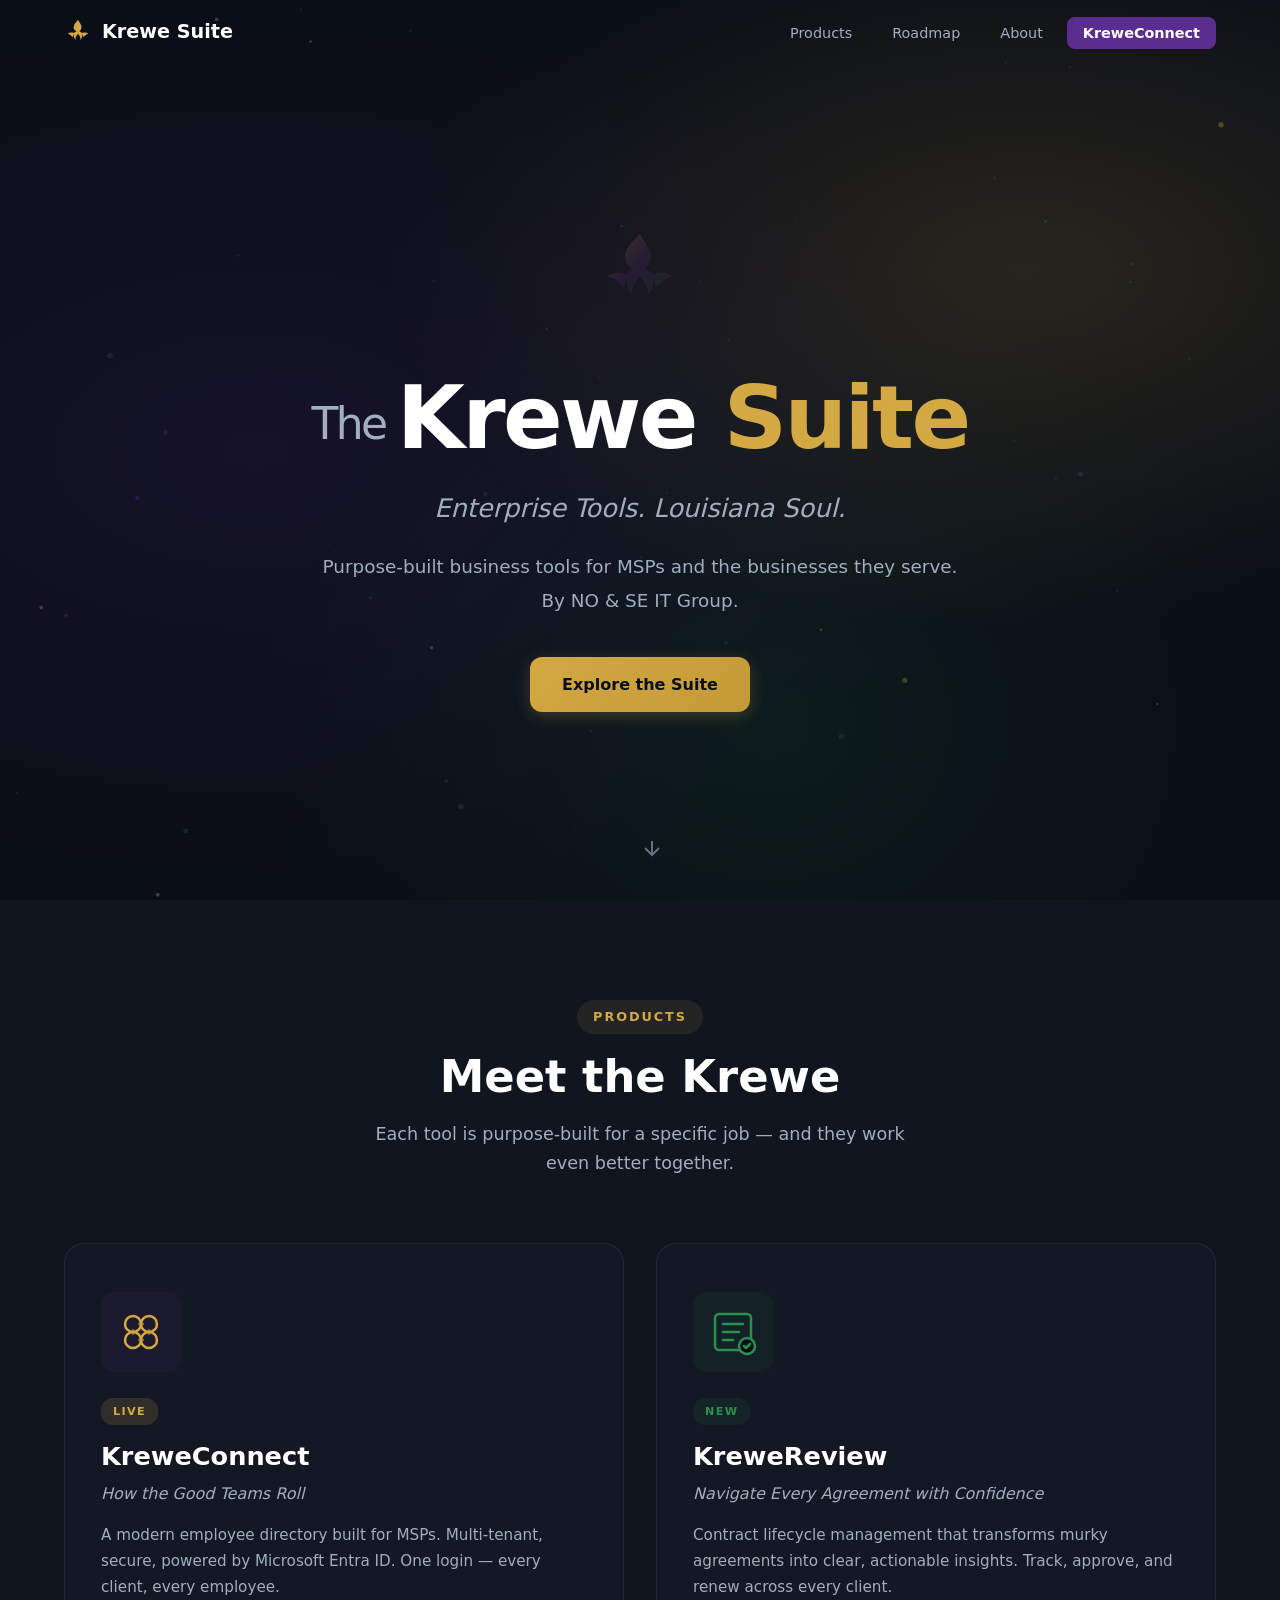
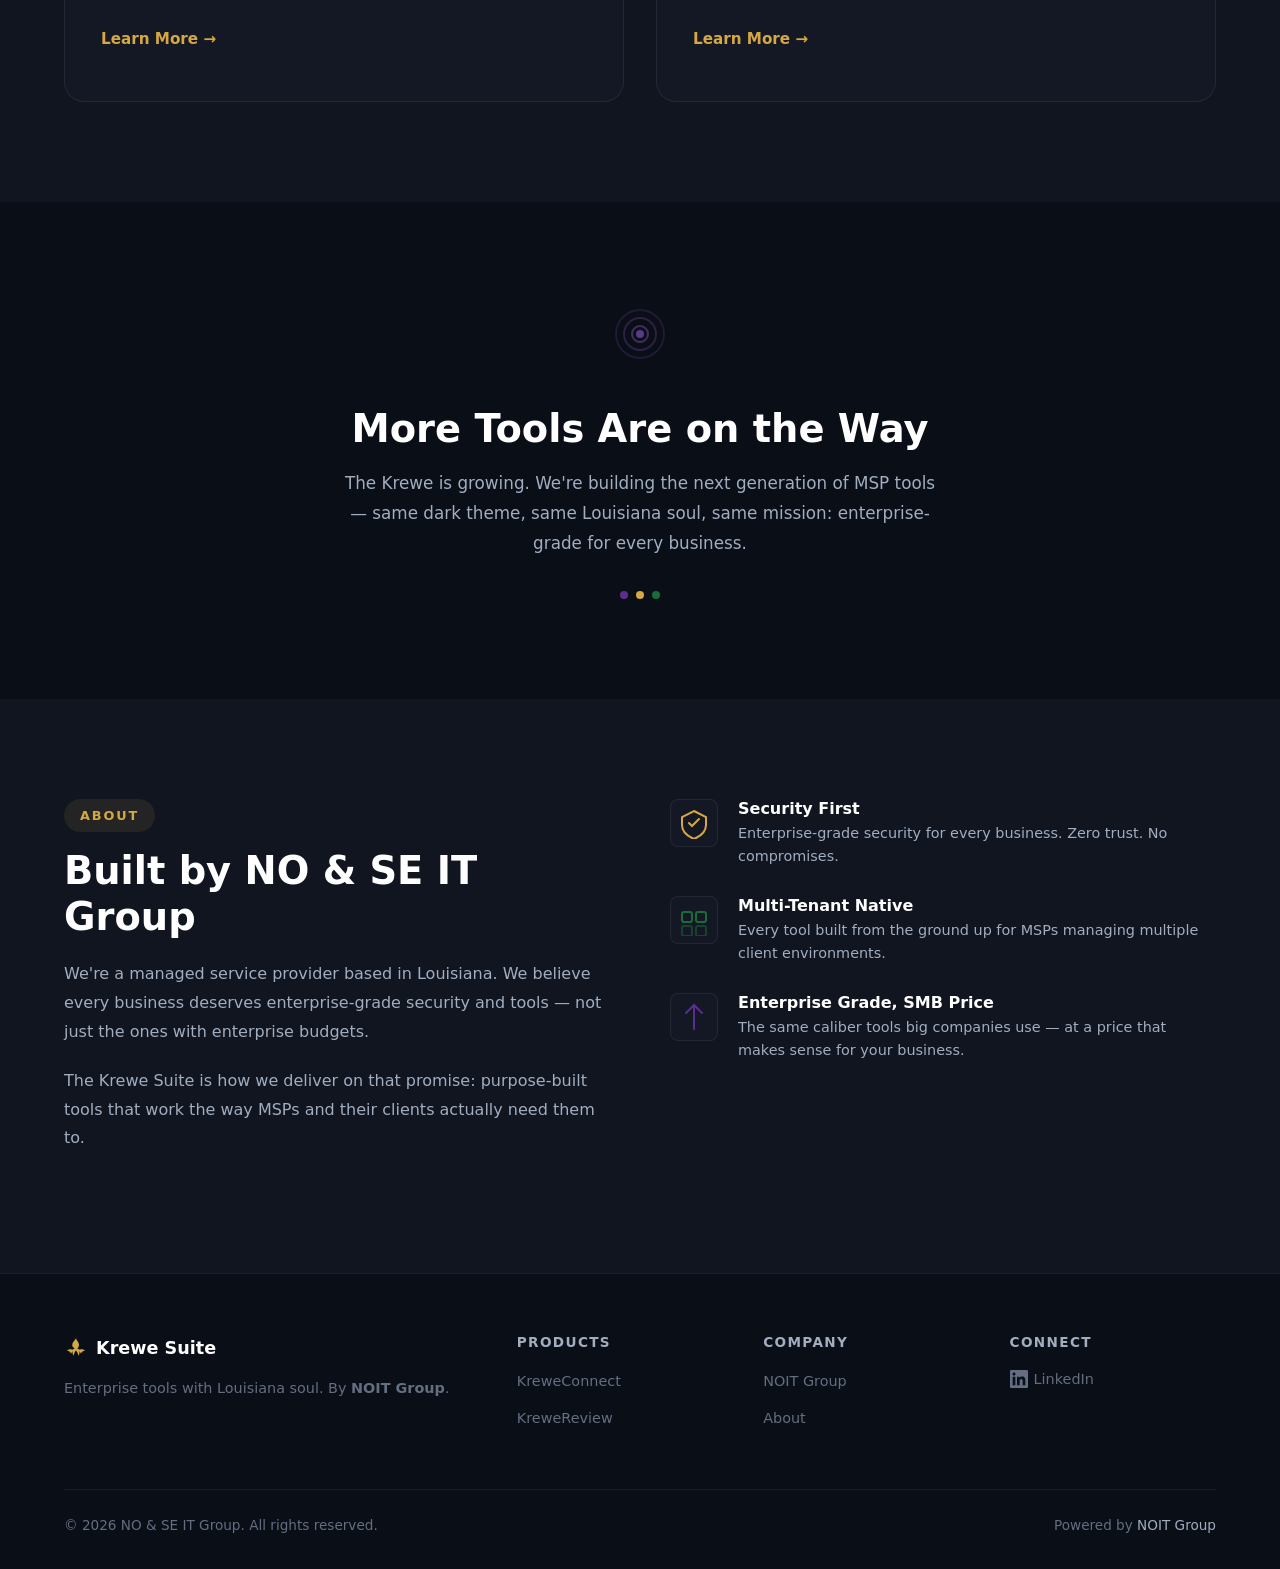
==== index.html @ f6fefcc1 "Initial Krewe Suite: KreweConnect + KreweReview landing pages + suite overview - KreweConnect landin" ====
<!DOCTYPE html>
<html lang="en">
<head>
    <meta charset="UTF-8">
    <meta name="viewport" content="width=device-width, initial-scale=1.0">
    <title>The Krewe Suite — Enterprise Tools. Louisiana Soul. | NOIT Group</title>
    <meta name="description" content="Purpose-built business tools for MSPs and the businesses they serve. KreweConnect, KreweReview, and more. By NO & SE IT Group.">
    <meta name="theme-color" content="#0A0E17">
    <meta property="og:title" content="The Krewe Suite — Enterprise Tools. Louisiana Soul.">
    <meta property="og:description" content="Purpose-built business tools for MSPs and the businesses they serve. By NO & SE IT Group.">
    <meta property="og:type" content="website">
    <meta property="og:url" content="https://krewesuite.noitgroup.com">
    <link rel="stylesheet" href="css/styles.css">
</head>
<body>
    <!-- Navigation -->
    <nav class="nav" id="nav">
        <div class="nav-container">
            <a href="#hero" class="nav-logo">
                <svg class="nav-fleur" viewBox="0 0 32 32" width="28" height="28" aria-hidden="true">
                    <path d="M16 2c1.5 3 4 5.5 4 8.5 0 2-1 3.5-2.5 4.5l3.5 2c2.5-1 5-0.5 7 1-2.5 0.5-4.5 2-5.5 4l-2-3.5c0.5 2 0 4.5-1.5 6.5 0-3-1.5-5.5-3-7-1.5 1.5-3 4-3 7-1.5-2-2-4.5-1.5-6.5l-2 3.5c-1-2-3-3.5-5.5-4 2-1.5 4.5-2 7-1l3.5-2C12 14 11 12.5 11 10.5 11 7.5 13.5 5 16 2z" fill="currentColor"/>
                </svg>
                <span>Krewe Suite</span>
            </a>
            <button class="nav-toggle" id="navToggle" aria-label="Toggle navigation" aria-expanded="false">
                <span></span><span></span><span></span>
            </button>
            <ul class="nav-links" id="navLinks">
                <li><a href="#products">Products</a></li>
                <li><a href="#coming-soon">Roadmap</a></li>
                <li><a href="#about">About</a></li>
                <li><a href="/kreweconnect/" class="nav-cta">KreweConnect</a></li>
            </ul>
        </div>
    </nav>

    <!-- Hero Section -->
    <section class="hero" id="hero">
        <canvas class="hero-canvas" id="heroCanvas" aria-hidden="true"></canvas>
        <div class="hero-gradient" aria-hidden="true"></div>
        <div class="container hero-content">
            <div class="hero-fleur" aria-hidden="true">
                <svg viewBox="0 0 120 140" width="90" height="105">
                    <path d="M60 8c5 10 15 19 15 30 0 7-3.5 12.5-9 16l12.5 7c9-3.5 18-1.5 25 3.5-9 2-16.5 7-20 14.5l-7-12.5c2 7.5 0 16-5.5 23 0-11-5.5-20-11-25-5.5 5-11 14-11 25-5.5-7-7.5-15.5-5.5-23l-7 12.5c-3.5-7.5-11-12.5-20-14.5 7-5 16-7 25-3.5L49 54c-5.5-3.5-9-9-9-16C40 27 50 18 60 8z" fill="url(#fleurGradSuite)" opacity="0.2"/>
                    <defs>
                        <linearGradient id="fleurGradSuite" x1="0%" y1="0%" x2="100%" y2="100%">
                            <stop offset="0%" stop-color="#D4A843"/>
                            <stop offset="50%" stop-color="#5B2D8E"/>
                            <stop offset="100%" stop-color="#1B6B3A"/>
                        </linearGradient>
                    </defs>
                </svg>
            </div>
            <h1 class="hero-title animate-in">
                <span class="hero-title-the">The </span><span class="hero-title-krewe">Krewe</span> <span class="hero-title-suite">Suite</span>
            </h1>
            <p class="hero-tagline animate-in delay-1">Enterprise Tools. Louisiana Soul.</p>
            <p class="hero-statement animate-in delay-2">Purpose-built business tools for MSPs and the businesses they serve.<br>By NO &amp; SE IT Group.</p>
            <a href="#products" class="btn btn-primary hero-cta animate-in delay-3">Explore the Suite</a>
        </div>
        <div class="hero-scroll-hint animate-in delay-3" aria-hidden="true">
            <svg width="24" height="24" viewBox="0 0 24 24" fill="none" stroke="currentColor" stroke-width="2">
                <path d="M12 5v14M5 12l7 7 7-7"/>
            </svg>
        </div>
    </section>

    <!-- Products Section -->
    <section class="section products" id="products">
        <div class="container">
            <div class="section-header reveal">
                <span class="section-label">Products</span>
                <h2>Meet the Krewe</h2>
                <p class="section-subtitle">Each tool is purpose-built for a specific job — and they work even better together.</p>
            </div>
            <div class="products-grid">
                <a href="/kreweconnect/" class="product-card product-card--connect reveal">
                    <div class="product-icon">
                        <svg viewBox="0 0 56 56" width="56" height="56" fill="none" stroke="currentColor" stroke-width="2.5" stroke-linecap="round" stroke-linejoin="round">
                            <circle cx="20" cy="20" r="8"/>
                            <circle cx="36" cy="20" r="8"/>
                            <circle cx="20" cy="36" r="8"/>
                            <circle cx="36" cy="36" r="8"/>
                            <line x1="26" y1="20" x2="30" y2="20" opacity="0.5"/>
                            <line x1="20" y1="26" x2="20" y2="30" opacity="0.5"/>
                            <line x1="36" y1="26" x2="36" y2="30" opacity="0.5"/>
                            <line x1="26" y1="36" x2="30" y2="36" opacity="0.5"/>
                        </svg>
                    </div>
                    <div class="product-badge product-badge--live">Live</div>
                    <h3>KreweConnect</h3>
                    <p class="product-tagline">How the Good Teams Roll</p>
                    <p class="product-desc">A modern employee directory built for MSPs. Multi-tenant, secure, powered by Microsoft Entra ID. One login — every client, every employee.</p>
                    <span class="product-link">Learn More →</span>
                </a>
                <a href="/krewereview/" class="product-card product-card--review reveal">
                    <div class="product-icon">
                        <svg viewBox="0 0 56 56" width="56" height="56" fill="none" stroke="currentColor" stroke-width="2.5" stroke-linecap="round" stroke-linejoin="round">
                            <path d="M14 10h28a4 4 0 014 4v28a4 4 0 01-4 4H14a4 4 0 01-4-4V14a4 4 0 014-4z"/>
                            <path d="M18 20h20M18 28h16M18 36h10"/>
                            <circle cx="42" cy="42" r="8" fill="#0A0E17" stroke="currentColor"/>
                            <path d="M39 42l2 2 4-4"/>
                        </svg>
                    </div>
                    <div class="product-badge product-badge--new">New</div>
                    <h3>KreweReview</h3>
                    <p class="product-tagline">Navigate Every Agreement with Confidence</p>
                    <p class="product-desc">Contract lifecycle management that transforms murky agreements into clear, actionable insights. Track, approve, and renew across every client.</p>
                    <span class="product-link">Learn More →</span>
                </a>
            </div>
        </div>
    </section>

    <!-- Coming Soon Section -->
    <section class="section coming-soon" id="coming-soon">
        <div class="container">
            <div class="coming-soon-content reveal">
                <div class="coming-soon-icon" aria-hidden="true">
                    <svg viewBox="0 0 64 64" width="64" height="64" fill="none" stroke="currentColor" stroke-width="2" stroke-linecap="round">
                        <circle cx="32" cy="32" r="24" opacity="0.2"/>
                        <circle cx="32" cy="32" r="16" opacity="0.3"/>
                        <circle cx="32" cy="32" r="8" opacity="0.5"/>
                        <circle cx="32" cy="32" r="3" fill="currentColor" opacity="0.7"/>
                    </svg>
                </div>
                <h2>More Tools Are on the Way</h2>
                <p>The Krewe is growing. We're building the next generation of MSP tools — same dark theme, same Louisiana soul, same mission: enterprise-grade for every business.</p>
                <div class="coming-soon-dots" aria-hidden="true">
                    <span></span><span></span><span></span>
                </div>
            </div>
        </div>
    </section>

    <!-- About Section -->
    <section class="section about" id="about">
        <div class="container">
            <div class="about-grid">
                <div class="about-content reveal">
                    <span class="section-label">About</span>
                    <h2>Built by NO &amp; SE IT Group</h2>
                    <p>We're a managed service provider based in Louisiana. We believe every business deserves enterprise-grade security and tools — not just the ones with enterprise budgets.</p>
                    <p>The Krewe Suite is how we deliver on that promise: purpose-built tools that work the way MSPs and their clients actually need them to.</p>
                </div>
                <div class="about-values reveal">
                    <div class="value-item">
                        <div class="value-icon">
                            <svg viewBox="0 0 32 32" width="32" height="32" fill="none" stroke="#D4A843" stroke-width="2" stroke-linecap="round">
                                <path d="M16 4l12 6v8c0 6-5 11-12 14C9 29 4 24 4 18v-8l12-6z"/>
                                <path d="M11 16l3 3 7-7"/>
                            </svg>
                        </div>
                        <div>
                            <h4>Security First</h4>
                            <p>Enterprise-grade security for every business. Zero trust. No compromises.</p>
                        </div>
                    </div>
                    <div class="value-item">
                        <div class="value-icon">
                            <svg viewBox="0 0 32 32" width="32" height="32" fill="none" stroke="#1B6B3A" stroke-width="2" stroke-linecap="round">
                                <rect x="4" y="8" width="10" height="10" rx="2"/>
                                <rect x="18" y="8" width="10" height="10" rx="2"/>
                                <rect x="4" y="22" width="10" height="10" rx="2" opacity="0.5"/>
                                <rect x="18" y="22" width="10" height="10" rx="2" opacity="0.5"/>
                            </svg>
                        </div>
                        <div>
                            <h4>Multi-Tenant Native</h4>
                            <p>Every tool built from the ground up for MSPs managing multiple client environments.</p>
                        </div>
                    </div>
                    <div class="value-item">
                        <div class="value-icon">
                            <svg viewBox="0 0 32 32" width="32" height="32" fill="none" stroke="#5B2D8E" stroke-width="2" stroke-linecap="round">
                                <path d="M16 4v24M8 12l8-8 8 8"/>
                            </svg>
                        </div>
                        <div>
                            <h4>Enterprise Grade, SMB Price</h4>
                            <p>The same caliber tools big companies use — at a price that makes sense for your business.</p>
                        </div>
                    </div>
                </div>
            </div>
        </div>
    </section>

    <!-- Footer -->
    <footer class="footer">
        <div class="container">
            <div class="footer-grid">
                <div class="footer-brand">
                    <div class="footer-logo">
                        <svg class="nav-fleur" viewBox="0 0 32 32" width="24" height="24" aria-hidden="true">
                            <path d="M16 2c1.5 3 4 5.5 4 8.5 0 2-1 3.5-2.5 4.5l3.5 2c2.5-1 5-0.5 7 1-2.5 0.5-4.5 2-5.5 4l-2-3.5c0.5 2 0 4.5-1.5 6.5 0-3-1.5-5.5-3-7-1.5 1.5-3 4-3 7-1.5-2-2-4.5-1.5-6.5l-2 3.5c-1-2-3-3.5-5.5-4 2-1.5 4.5-2 7-1l3.5-2C12 14 11 12.5 11 10.5 11 7.5 13.5 5 16 2z" fill="#D4A843"/>
                        </svg>
                        <span>Krewe Suite</span>
                    </div>
                    <p>Enterprise tools with Louisiana soul. By <strong>NOIT Group</strong>.</p>
                </div>
                <div class="footer-links">
                    <h4>Products</h4>
                    <ul>
                        <li><a href="/kreweconnect/">KreweConnect</a></li>
                        <li><a href="/krewereview/">KreweReview</a></li>
                    </ul>
                </div>
                <div class="footer-links">
                    <h4>Company</h4>
                    <ul>
                        <li><a href="https://noitgroup.com" target="_blank" rel="noopener">NOIT Group</a></li>
                        <li><a href="#about">About</a></li>
                    </ul>
                </div>
                <div class="footer-links">
                    <h4>Connect</h4>
                    <ul>
                        <li>
                            <a href="https://linkedin.com/company/noitgroup" target="_blank" rel="noopener" aria-label="LinkedIn">
                                <svg width="18" height="18" viewBox="0 0 24 24" fill="currentColor"><path d="M20.45 20.45h-3.56v-5.57c0-1.33-.02-3.04-1.85-3.04-1.85 0-2.14 1.45-2.14 2.94v5.67H9.34V9h3.41v1.56h.05c.48-.9 1.64-1.85 3.37-1.85 3.6 0 4.27 2.37 4.27 5.46v6.28zM5.34 7.43c-1.14 0-2.07-.93-2.07-2.07s.93-2.07 2.07-2.07 2.07.93 2.07 2.07-.93 2.07-2.07 2.07zM7.12 20.45H3.56V9h3.56v11.45zM22.22 0H1.77C.79 0 0 .77 0 1.72v20.56C0 23.23.79 24 1.77 24h20.45c.98 0 1.78-.77 1.78-1.72V1.72C24 .77 23.2 0 22.22 0z"/></svg>
                                LinkedIn
                            </a>
                        </li>
                    </ul>
                </div>
            </div>
            <div class="footer-bottom">
                <p>&copy; 2026 NO &amp; SE IT Group. All rights reserved.</p>
                <p>Powered by <a href="https://noitgroup.com" target="_blank" rel="noopener">NOIT Group</a></p>
            </div>
        </div>
    </footer>

    <script src="js/main.js"></script>
</body>
</html>
---- css/styles.css ----
/* ============================================
   Krewe Suite Overview — Styles
   Mardi Gras Dark Theme
   ============================================ */

/* --- Design Tokens --- */
:root {
    --purple: #5B2D8E;
    --purple-light: #7B4DB0;
    --purple-glow: rgba(91, 45, 142, 0.3);
    --gold: #D4A843;
    --gold-light: #E8C76A;
    --gold-glow: rgba(212, 168, 67, 0.3);
    --green: #1B6B3A;
    --green-light: #2A8F4F;
    --green-glow: rgba(27, 107, 58, 0.3);
    --bg: #0A0E17;
    --bg-elevated: #101520;
    --card: #141824;
    --card-hover: #1A2030;
    --white: #FFFFFF;
    --gray: #A0AEC0;
    --gray-dim: #636E80;
    --border: rgba(160, 174, 192, 0.1);
    --border-hover: rgba(160, 174, 192, 0.2);
    --font: 'Segoe UI', system-ui, -apple-system, BlinkMacSystemFont, sans-serif;
    --font-mono: 'SF Mono', 'Cascadia Code', 'Consolas', monospace;
    --radius: 12px;
    --radius-sm: 8px;
    --radius-lg: 20px;
    --shadow: 0 4px 24px rgba(0, 0, 0, 0.3);
    --shadow-lg: 0 8px 48px rgba(0, 0, 0, 0.4);
    --transition: 0.3s cubic-bezier(0.4, 0, 0.2, 1);
    --max-width: 1200px;
}

/* --- Reset & Base --- */
*, *::before, *::after {
    margin: 0;
    padding: 0;
    box-sizing: border-box;
}

html {
    scroll-behavior: smooth;
    -webkit-text-size-adjust: 100%;
}

body {
    font-family: var(--font);
    background: var(--bg);
    color: var(--gray);
    line-height: 1.7;
    overflow-x: hidden;
    -webkit-font-smoothing: antialiased;
    -moz-osx-font-smoothing: grayscale;
}

h1, h2, h3, h4 {
    color: var(--white);
    line-height: 1.2;
    font-weight: 700;
}

a {
    color: var(--gold);
    text-decoration: none;
    transition: color var(--transition);
}

a:hover {
    color: var(--gold-light);
}

img {
    max-width: 100%;
    display: block;
}

.container {
    width: 100%;
    max-width: var(--max-width);
    margin: 0 auto;
    padding: 0 24px;
}

.section {
    padding: 100px 0;
    position: relative;
}

/* --- Navigation --- */
.nav {
    position: fixed;
    top: 0;
    left: 0;
    right: 0;
    z-index: 1000;
    padding: 16px 0;
    transition: all var(--transition);
    background: transparent;
}

.nav.scrolled {
    background: rgba(10, 14, 23, 0.92);
    backdrop-filter: blur(16px);
    -webkit-backdrop-filter: blur(16px);
    padding: 10px 0;
    border-bottom: 1px solid var(--border);
}

.nav-container {
    max-width: var(--max-width);
    margin: 0 auto;
    padding: 0 24px;
    display: flex;
    align-items: center;
    justify-content: space-between;
}

.nav-logo {
    display: flex;
    align-items: center;
    gap: 10px;
    color: var(--white);
    font-size: 1.2rem;
    font-weight: 700;
    text-decoration: none;
}

.nav-fleur {
    color: var(--gold);
}

.nav-toggle {
    display: none;
    flex-direction: column;
    gap: 5px;
    background: none;
    border: none;
    cursor: pointer;
    padding: 6px;
    z-index: 1001;
}

.nav-toggle span {
    display: block;
    width: 24px;
    height: 2px;
    background: var(--white);
    border-radius: 2px;
    transition: all var(--transition);
}

.nav-toggle.active span:nth-child(1) {
    transform: rotate(45deg) translate(5px, 5px);
}

.nav-toggle.active span:nth-child(2) {
    opacity: 0;
}

.nav-toggle.active span:nth-child(3) {
    transform: rotate(-45deg) translate(5px, -5px);
}

.nav-links {
    display: flex;
    align-items: center;
    list-style: none;
    gap: 8px;
}

.nav-links a {
    color: var(--gray);
    font-size: 0.9rem;
    font-weight: 500;
    padding: 8px 16px;
    border-radius: var(--radius-sm);
    transition: all var(--transition);
}

.nav-links a:hover {
    color: var(--white);
    background: rgba(255, 255, 255, 0.05);
}

.nav-cta {
    background: var(--purple) !important;
    color: var(--white) !important;
    font-weight: 600 !important;
}

.nav-cta:hover {
    background: var(--purple-light) !important;
}

/* --- Hero --- */
.hero {
    min-height: 100vh;
    display: flex;
    align-items: center;
    justify-content: center;
    position: relative;
    overflow: hidden;
    padding: 120px 0 80px;
}

.hero-canvas {
    position: absolute;
    inset: 0;
    width: 100%;
    height: 100%;
}

.hero-gradient {
    position: absolute;
    inset: 0;
    background:
        radial-gradient(ellipse 60% 50% at 20% 50%, var(--purple-glow), transparent),
        radial-gradient(ellipse 50% 40% at 80% 30%, var(--gold-glow), transparent),
        radial-gradient(ellipse 40% 50% at 60% 80%, var(--green-glow), transparent);
    opacity: 0.5;
    animation: gradientPulse 12s ease-in-out infinite alternate;
}

@keyframes gradientPulse {
    0% { opacity: 0.4; transform: scale(1); }
    50% { opacity: 0.6; transform: scale(1.05); }
    100% { opacity: 0.4; transform: scale(1); }
}

.hero-content {
    position: relative;
    z-index: 2;
    text-align: center;
}

.hero-fleur {
    margin: 0 auto 24px;
    animation: floatFleur 6s ease-in-out infinite;
}

@keyframes floatFleur {
    0%, 100% { transform: translateY(0); }
    50% { transform: translateY(-10px); }
}

.hero-title {
    font-size: clamp(3rem, 8vw, 5.5rem);
    font-weight: 800;
    letter-spacing: -0.03em;
    margin-bottom: 16px;
}

.hero-title-the {
    color: var(--gray);
    font-weight: 400;
    font-size: 0.5em;
    vertical-align: middle;
}

.hero-title-krewe {
    color: var(--white);
}

.hero-title-suite {
    color: var(--gold);
}

.hero-tagline {
    font-size: clamp(1.2rem, 3vw, 1.6rem);
    color: var(--gray);
    font-weight: 400;
    margin-bottom: 20px;
    font-style: italic;
}

.hero-statement {
    font-size: clamp(1rem, 2vw, 1.15rem);
    color: var(--gray);
    max-width: 640px;
    margin: 0 auto 40px;
    line-height: 1.8;
}

.hero-scroll-hint {
    position: absolute;
    bottom: 32px;
    left: 50%;
    transform: translateX(-50%);
    color: var(--gray-dim);
    animation: bounce 2s ease-in-out infinite;
}

@keyframes bounce {
    0%, 100% { transform: translateX(-50%) translateY(0); }
    50% { transform: translateX(-50%) translateY(8px); }
}

/* --- Buttons --- */
.btn {
    display: inline-flex;
    align-items: center;
    gap: 8px;
    padding: 14px 32px;
    border-radius: var(--radius);
    font-size: 1rem;
    font-weight: 600;
    font-family: var(--font);
    cursor: pointer;
    border: none;
    transition: all var(--transition);
    text-decoration: none;
}

.btn-primary {
    background: linear-gradient(135deg, var(--gold), #C49A38);
    color: #0A0E17;
    box-shadow: 0 4px 16px rgba(212, 168, 67, 0.25);
}

.btn-primary:hover {
    transform: translateY(-2px);
    box-shadow: 0 6px 24px rgba(212, 168, 67, 0.35);
    color: #0A0E17;
    background: linear-gradient(135deg, var(--gold-light), var(--gold));
}

.btn-primary:active {
    transform: translateY(0);
}

/* --- Section Headers --- */
.section-header {
    text-align: center;
    margin-bottom: 64px;
}

.section-label {
    display: inline-block;
    font-size: 0.8rem;
    font-weight: 600;
    text-transform: uppercase;
    letter-spacing: 0.15em;
    color: var(--gold);
    background: rgba(212, 168, 67, 0.1);
    padding: 6px 16px;
    border-radius: 20px;
    margin-bottom: 16px;
}

.section-header h2 {
    font-size: clamp(1.8rem, 4vw, 2.8rem);
    margin-bottom: 16px;
}

.section-subtitle {
    font-size: 1.1rem;
    color: var(--gray);
    max-width: 560px;
    margin: 0 auto;
}

/* --- Products --- */
.products {
    background: var(--bg-elevated);
}

.products-grid {
    display: grid;
    grid-template-columns: repeat(2, 1fr);
    gap: 32px;
}

.product-card {
    background: var(--card);
    border: 1px solid var(--border);
    border-radius: var(--radius-lg);
    padding: 48px 36px;
    transition: all var(--transition);
    position: relative;
    overflow: hidden;
    text-decoration: none;
    display: block;
    color: inherit;
}

.product-card::before {
    content: '';
    position: absolute;
    top: 0;
    left: 0;
    right: 0;
    height: 4px;
    opacity: 0;
    transition: opacity var(--transition);
}

.product-card--connect::before {
    background: linear-gradient(90deg, var(--gold), var(--purple));
}

.product-card--review::before {
    background: linear-gradient(90deg, var(--green), var(--gold));
}

.product-card:hover {
    background: var(--card-hover);
    border-color: var(--border-hover);
    transform: translateY(-6px);
    box-shadow: var(--shadow-lg);
}

.product-card:hover::before {
    opacity: 1;
}

.product-icon {
    width: 80px;
    height: 80px;
    border-radius: var(--radius);
    background: rgba(91, 45, 142, 0.1);
    display: flex;
    align-items: center;
    justify-content: center;
    margin-bottom: 24px;
    color: var(--gold);
}

.product-card--review .product-icon {
    background: rgba(27, 107, 58, 0.1);
    color: var(--green-light);
}

.product-badge {
    display: inline-block;
    font-size: 0.7rem;
    font-weight: 700;
    text-transform: uppercase;
    letter-spacing: 0.12em;
    padding: 4px 12px;
    border-radius: 12px;
    margin-bottom: 16px;
}

.product-badge--live {
    color: var(--gold);
    background: rgba(212, 168, 67, 0.15);
}

.product-badge--new {
    color: var(--green-light);
    background: rgba(27, 107, 58, 0.15);
}

.product-card h3 {
    font-size: 1.6rem;
    margin-bottom: 8px;
}

.product-tagline {
    font-size: 1rem;
    color: var(--gray);
    font-style: italic;
    margin-bottom: 16px;
}

.product-desc {
    font-size: 0.95rem;
    line-height: 1.7;
    margin-bottom: 24px;
}

.product-link {
    font-size: 0.95rem;
    font-weight: 600;
    color: var(--gold);
    transition: color var(--transition);
}

.product-card:hover .product-link {
    color: var(--gold-light);
}

/* --- Coming Soon --- */
.coming-soon {
    text-align: center;
}

.coming-soon-content {
    max-width: 600px;
    margin: 0 auto;
}

.coming-soon-icon {
    color: var(--purple-light);
    margin-bottom: 32px;
    animation: pulse-ring 3s ease-in-out infinite;
}

@keyframes pulse-ring {
    0%, 100% { opacity: 0.6; transform: scale(1); }
    50% { opacity: 1; transform: scale(1.05); }
}

.coming-soon-content h2 {
    font-size: clamp(1.8rem, 4vw, 2.4rem);
    margin-bottom: 16px;
}

.coming-soon-content p {
    font-size: 1.05rem;
    line-height: 1.8;
    color: var(--gray);
}

.coming-soon-dots {
    display: flex;
    justify-content: center;
    gap: 8px;
    margin-top: 32px;
}

.coming-soon-dots span {
    width: 8px;
    height: 8px;
    border-radius: 50%;
    animation: dotPulse 1.5s ease-in-out infinite;
}

.coming-soon-dots span:nth-child(1) {
    background: var(--purple);
    animation-delay: 0s;
}

.coming-soon-dots span:nth-child(2) {
    background: var(--gold);
    animation-delay: 0.2s;
}

.coming-soon-dots span:nth-child(3) {
    background: var(--green);
    animation-delay: 0.4s;
}

@keyframes dotPulse {
    0%, 100% { opacity: 0.3; transform: scale(1); }
    50% { opacity: 1; transform: scale(1.4); }
}

/* --- About --- */
.about {
    background: var(--bg-elevated);
}

.about-grid {
    display: grid;
    grid-template-columns: 1fr;
    gap: 60px;
    align-items: start;
}

@media (min-width: 768px) {
    .about-grid {
        grid-template-columns: 1fr 1fr;
    }
}

.about-content h2 {
    font-size: clamp(1.8rem, 4vw, 2.4rem);
    margin-bottom: 20px;
}

.about-content p {
    font-size: 1rem;
    line-height: 1.8;
    margin-bottom: 20px;
}

.about-values {
    display: flex;
    flex-direction: column;
    gap: 28px;
}

.value-item {
    display: flex;
    gap: 20px;
    align-items: flex-start;
}

.value-icon {
    width: 48px;
    height: 48px;
    border-radius: var(--radius-sm);
    background: var(--card);
    border: 1px solid var(--border);
    display: flex;
    align-items: center;
    justify-content: center;
    flex-shrink: 0;
}

.value-item h4 {
    font-size: 1rem;
    margin-bottom: 4px;
}

.value-item p {
    font-size: 0.9rem;
    line-height: 1.6;
}

/* --- Footer --- */
.footer {
    padding: 60px 0 32px;
    border-top: 1px solid var(--border);
}

.footer-grid {
    display: grid;
    grid-template-columns: 2fr 1fr 1fr 1fr;
    gap: 40px;
    margin-bottom: 48px;
}

.footer-logo {
    display: flex;
    align-items: center;
    gap: 8px;
    color: var(--white);
    font-weight: 700;
    font-size: 1.1rem;
    margin-bottom: 12px;
}

.footer-brand p {
    font-size: 0.9rem;
    color: var(--gray-dim);
}

.footer-links h4 {
    font-size: 0.85rem;
    text-transform: uppercase;
    letter-spacing: 0.1em;
    margin-bottom: 16px;
    color: var(--gray);
}

.footer-links ul {
    list-style: none;
}

.footer-links li {
    margin-bottom: 10px;
}

.footer-links a {
    color: var(--gray-dim);
    font-size: 0.9rem;
    display: inline-flex;
    align-items: center;
    gap: 6px;
    transition: color var(--transition);
}

.footer-links a:hover {
    color: var(--white);
}

.footer-bottom {
    display: flex;
    justify-content: space-between;
    align-items: center;
    padding-top: 24px;
    border-top: 1px solid var(--border);
    font-size: 0.85rem;
    color: var(--gray-dim);
}

.footer-bottom a {
    color: var(--gray);
}

/* --- Reveal Animations --- */
.reveal {
    opacity: 0;
    transform: translateY(30px);
    transition: opacity 0.7s cubic-bezier(0.4, 0, 0.2, 1), transform 0.7s cubic-bezier(0.4, 0, 0.2, 1);
}

.reveal.visible {
    opacity: 1;
    transform: translateY(0);
}

.animate-in {
    opacity: 0;
    transform: translateY(20px);
    animation: fadeInUp 0.8s cubic-bezier(0.4, 0, 0.2, 1) forwards;
}

.delay-1 { animation-delay: 0.15s; }
.delay-2 { animation-delay: 0.3s; }
.delay-3 { animation-delay: 0.45s; }

@keyframes fadeInUp {
    to {
        opacity: 1;
        transform: translateY(0);
    }
}

/* --- Responsive --- */
@media (max-width: 900px) {
    .products-grid {
        grid-template-columns: 1fr;
    }

    .footer-grid {
        grid-template-columns: 1fr 1fr;
        gap: 32px;
    }

    .footer-brand {
        grid-column: 1 / -1;
    }
}

@media (max-width: 768px) {
    .section {
        padding: 72px 0;
    }

    .nav-toggle {
        display: flex;
    }

    .nav-links {
        position: fixed;
        top: 0;
        right: -100%;
        width: 280px;
        height: 100vh;
        background: var(--card);
        flex-direction: column;
        padding: 80px 32px 32px;
        gap: 4px;
        transition: right var(--transition);
        border-left: 1px solid var(--border);
        box-shadow: -8px 0 32px rgba(0, 0, 0, 0.3);
    }

    .nav-links.open {
        right: 0;
    }

    .nav-links a {
        width: 100%;
        padding: 12px 16px;
    }

    .footer-grid {
        grid-template-columns: 1fr;
        gap: 28px;
    }

    .footer-bottom {
        flex-direction: column;
        gap: 8px;
        text-align: center;
    }
}

@media (max-width: 480px) {
    .hero {
        padding: 100px 0 60px;
    }

    .hero-title {
        font-size: 2.6rem;
    }

    .product-card {
        padding: 32px 24px;
    }
}

/* --- Reduced Motion --- */
@media (prefers-reduced-motion: reduce) {
    *, *::before, *::after {
        animation-duration: 0.01ms !important;
        animation-iteration-count: 1 !important;
        transition-duration: 0.01ms !important;
    }

    html {
        scroll-behavior: auto;
    }

    .reveal {
        opacity: 1;
        transform: none;
    }

    .animate-in {
        opacity: 1;
        transform: none;
    }
}

/* --- Focus styles for accessibility --- */
a:focus-visible,
button:focus-visible,
input:focus-visible,
select:focus-visible,
textarea:focus-visible {
    outline: 2px solid var(--gold);
    outline-offset: 2px;
}
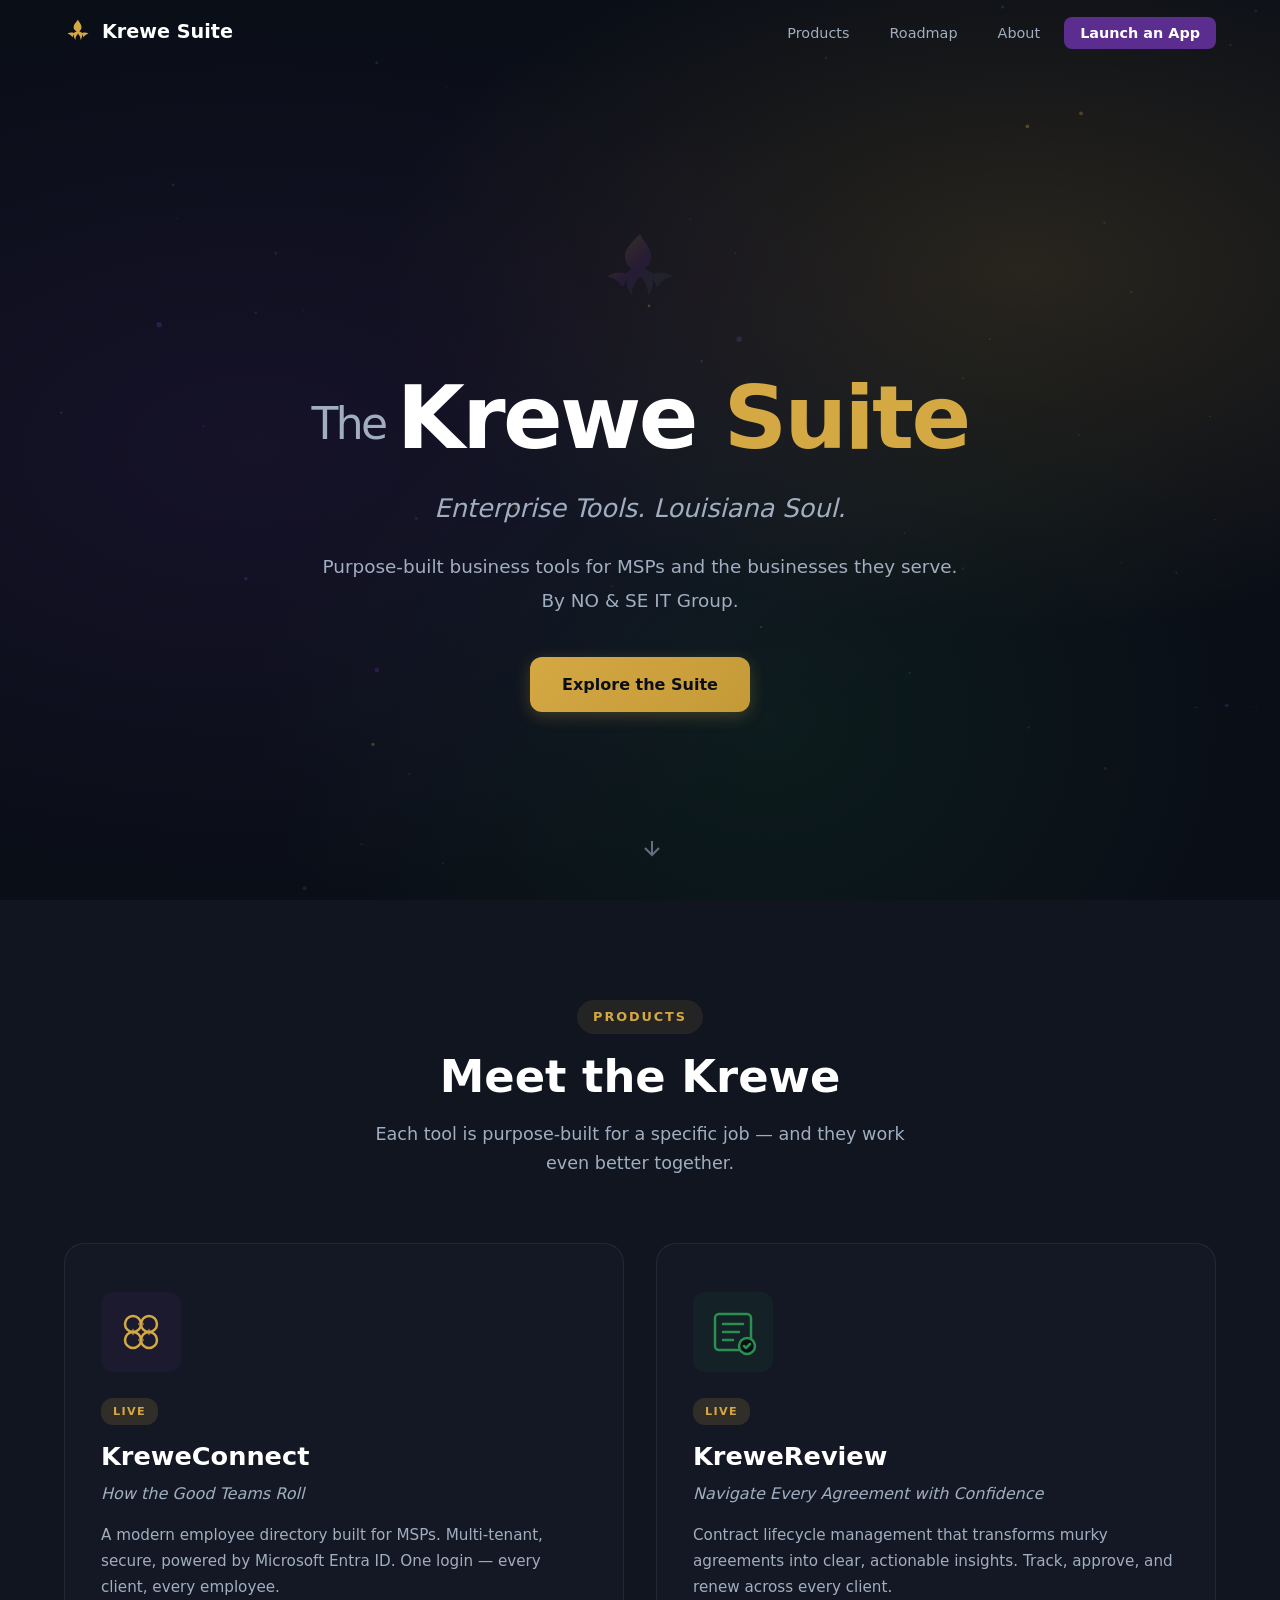
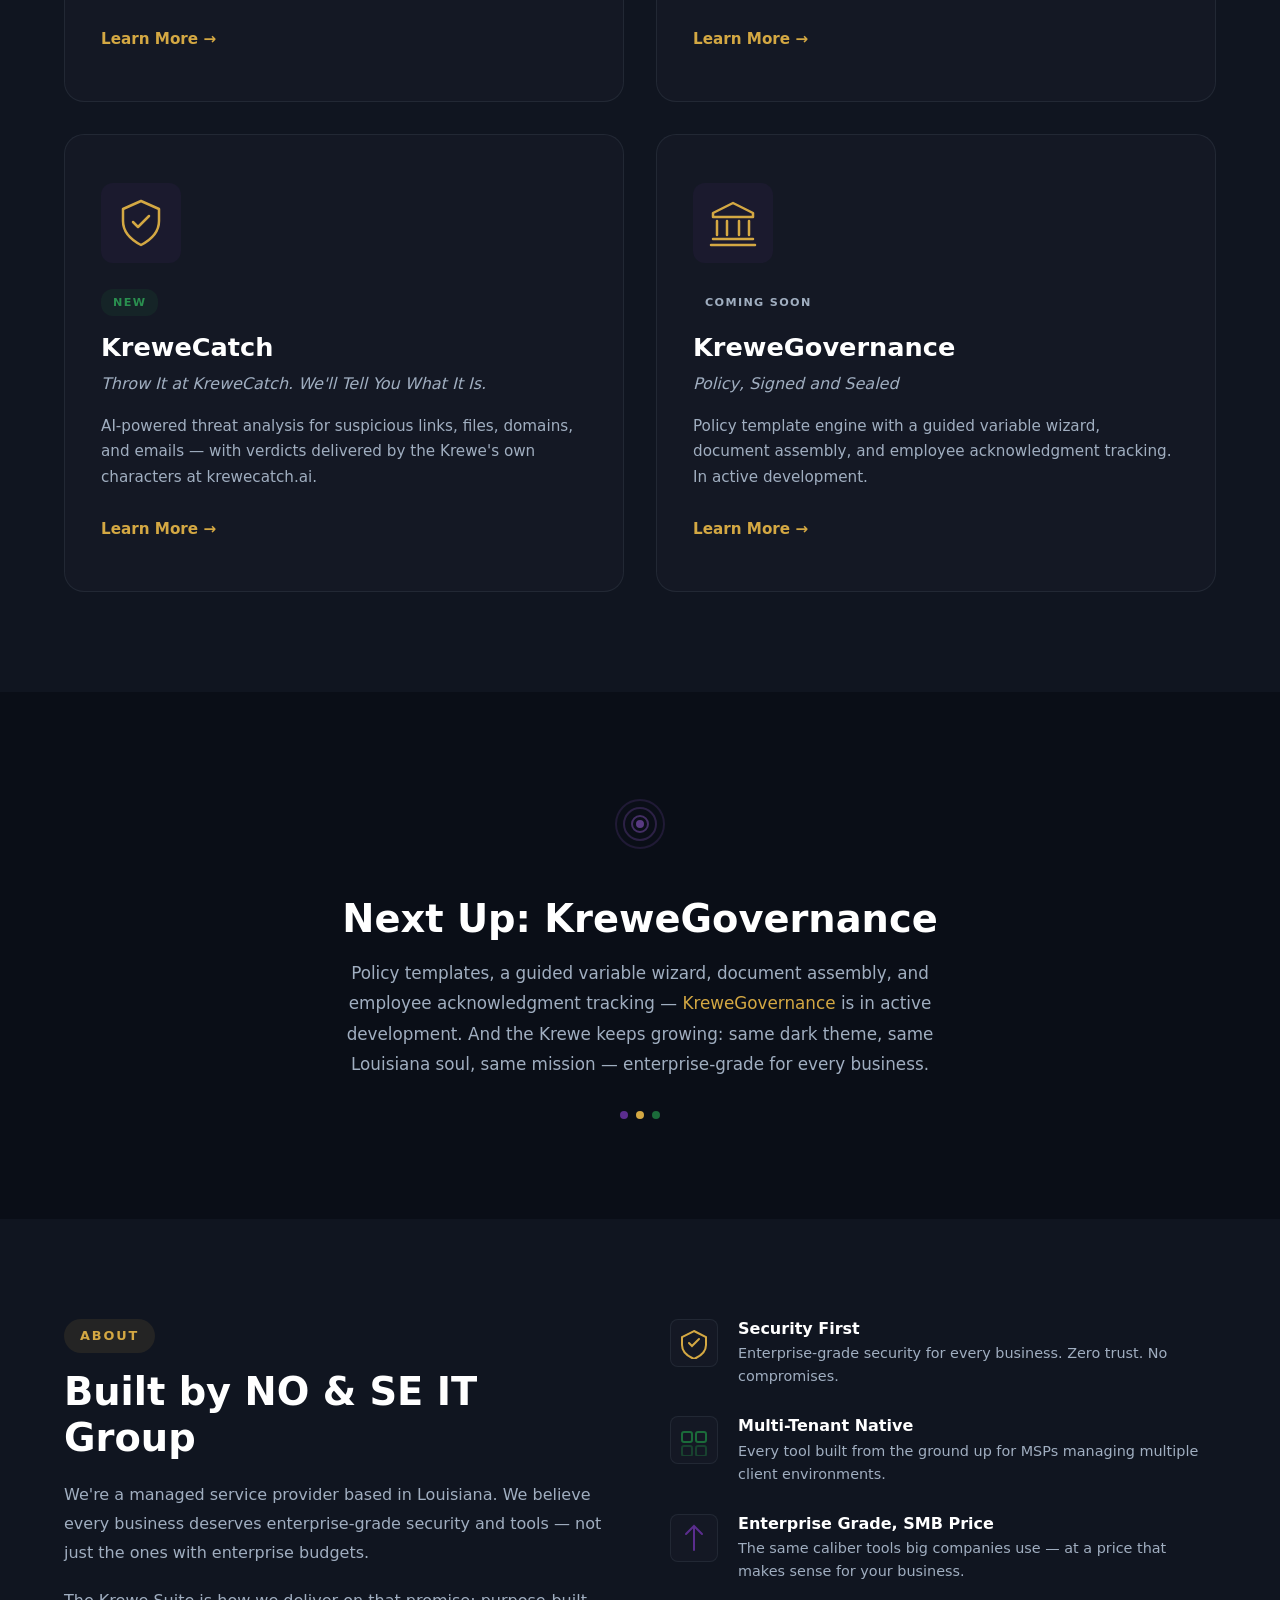
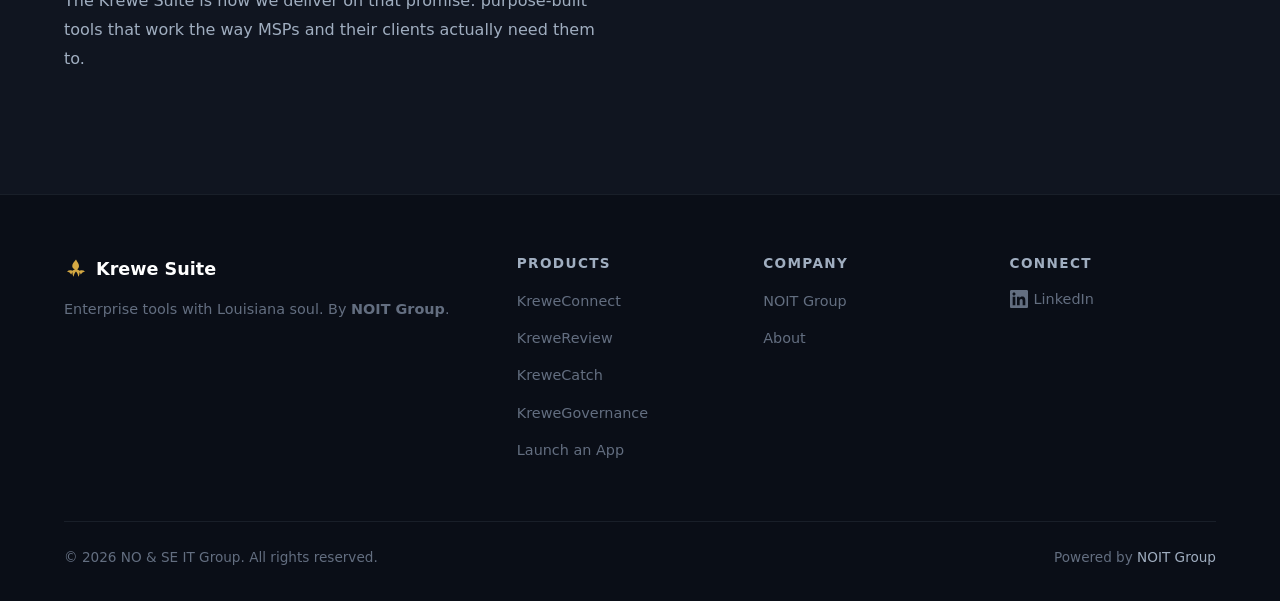
==== commit 209052f0: "Update site with the full KreweSuite: all four modules, new landing pages - Root overview: 2x2 produ" ====
--- a/index.html
+++ b/index.html
@@ -4,10 +4,10 @@
     <meta charset="UTF-8">
     <meta name="viewport" content="width=device-width, initial-scale=1.0">
     <title>The Krewe Suite — Enterprise Tools. Louisiana Soul. | NOIT Group</title>
-    <meta name="description" content="Purpose-built business tools for MSPs and the businesses they serve. KreweConnect, KreweReview, and more. By NO & SE IT Group.">
+    <meta name="description" content="Purpose-built business tools for MSPs and the businesses they serve. KreweConnect, KreweReview, KreweCatch, and KreweGovernance. By NO & SE IT Group.">
     <meta name="theme-color" content="#0A0E17">
     <meta property="og:title" content="The Krewe Suite — Enterprise Tools. Louisiana Soul.">
-    <meta property="og:description" content="Purpose-built business tools for MSPs and the businesses they serve. By NO & SE IT Group.">
+    <meta property="og:description" content="Purpose-built business tools for MSPs and the businesses they serve. KreweConnect, KreweReview, KreweCatch, and KreweGovernance. By NO & SE IT Group.">
     <meta property="og:type" content="website">
     <meta property="og:url" content="https://krewesuite.noitgroup.com">
     <link rel="stylesheet" href="css/styles.css">
@@ -29,7 +29,7 @@
                 <li><a href="#products">Products</a></li>
                 <li><a href="#coming-soon">Roadmap</a></li>
                 <li><a href="#about">About</a></li>
-                <li><a href="/kreweconnect/" class="nav-cta">KreweConnect</a></li>
+                <li><a href="/app/" class="nav-cta">Launch an App</a></li>
             </ul>
         </div>
     </nav>
@@ -102,10 +102,37 @@
                             <path d="M39 42l2 2 4-4"/>
                         </svg>
                     </div>
-                    <div class="product-badge product-badge--new">New</div>
+                    <div class="product-badge product-badge--live">Live</div>
                     <h3>KreweReview</h3>
                     <p class="product-tagline">Navigate Every Agreement with Confidence</p>
                     <p class="product-desc">Contract lifecycle management that transforms murky agreements into clear, actionable insights. Track, approve, and renew across every client.</p>
+                    <span class="product-link">Learn More →</span>
+                </a>
+                <a href="/krewecatch/" class="product-card product-card--catch reveal">
+                    <div class="product-icon">
+                        <svg viewBox="0 0 56 56" width="56" height="56" fill="none" stroke="currentColor" stroke-width="2.5" stroke-linecap="round" stroke-linejoin="round">
+                            <path d="M28 6l18 8v12c0 10-7.5 18.5-18 24C17.5 44.5 10 36 10 26V14l18-8z"/>
+                            <path d="M20 27l5 5 11-11"/>
+                        </svg>
+                    </div>
+                    <div class="product-badge product-badge--new">New</div>
+                    <h3>KreweCatch</h3>
+                    <p class="product-tagline">Throw It at KreweCatch. We'll Tell You What It Is.</p>
+                    <p class="product-desc">AI-powered threat analysis for suspicious links, files, domains, and emails — with verdicts delivered by the Krewe's own characters at krewecatch.ai.</p>
+                    <span class="product-link">Learn More →</span>
+                </a>
+                <a href="/krewegovernance/" class="product-card product-card--governance reveal">
+                    <div class="product-icon">
+                        <svg viewBox="0 0 56 56" width="56" height="56" fill="none" stroke="currentColor" stroke-width="2.5" stroke-linecap="round" stroke-linejoin="round">
+                            <path d="M28 8L8 18v4h40v-4L28 8z"/>
+                            <path d="M12 26v14M22 26v14M34 26v14M44 26v14"/>
+                            <path d="M8 44h40M6 50h44"/>
+                        </svg>
+                    </div>
+                    <div class="product-badge product-badge--soon">Coming Soon</div>
+                    <h3>KreweGovernance</h3>
+                    <p class="product-tagline">Policy, Signed and Sealed</p>
+                    <p class="product-desc">Policy template engine with a guided variable wizard, document assembly, and employee acknowledgment tracking. In active development.</p>
                     <span class="product-link">Learn More →</span>
                 </a>
             </div>
@@ -124,8 +151,8 @@
                         <circle cx="32" cy="32" r="3" fill="currentColor" opacity="0.7"/>
                     </svg>
                 </div>
-                <h2>More Tools Are on the Way</h2>
-                <p>The Krewe is growing. We're building the next generation of MSP tools — same dark theme, same Louisiana soul, same mission: enterprise-grade for every business.</p>
+                <h2>Next Up: KreweGovernance</h2>
+                <p>Policy templates, a guided variable wizard, document assembly, and employee acknowledgment tracking — <a href="/krewegovernance/">KreweGovernance</a> is in active development. And the Krewe keeps growing: same dark theme, same Louisiana soul, same mission — enterprise-grade for every business.</p>
                 <div class="coming-soon-dots" aria-hidden="true">
                     <span></span><span></span><span></span>
                 </div>
@@ -204,6 +231,9 @@
                     <ul>
                         <li><a href="/kreweconnect/">KreweConnect</a></li>
                         <li><a href="/krewereview/">KreweReview</a></li>
+                        <li><a href="/krewecatch/">KreweCatch</a></li>
+                        <li><a href="/krewegovernance/">KreweGovernance</a></li>
+                        <li><a href="/app/">Launch an App</a></li>
                     </ul>
                 </div>
                 <div class="footer-links">
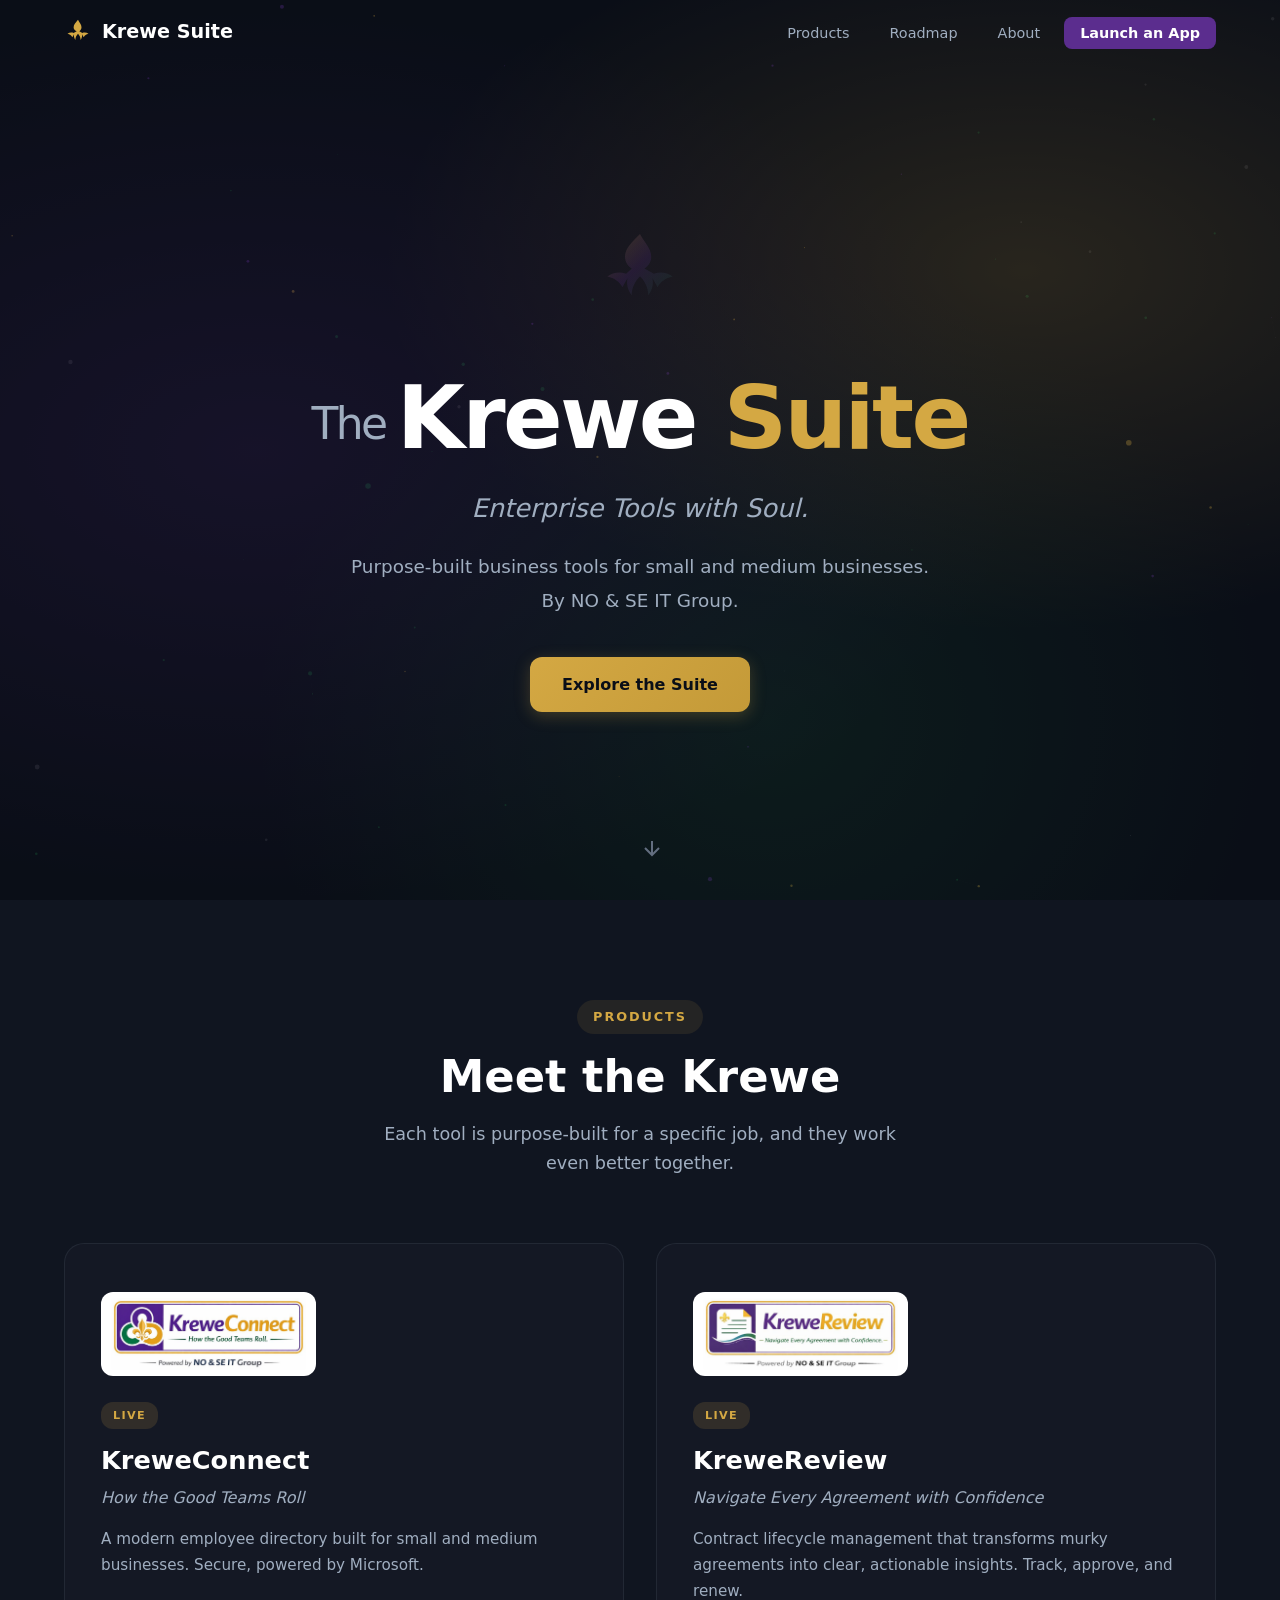
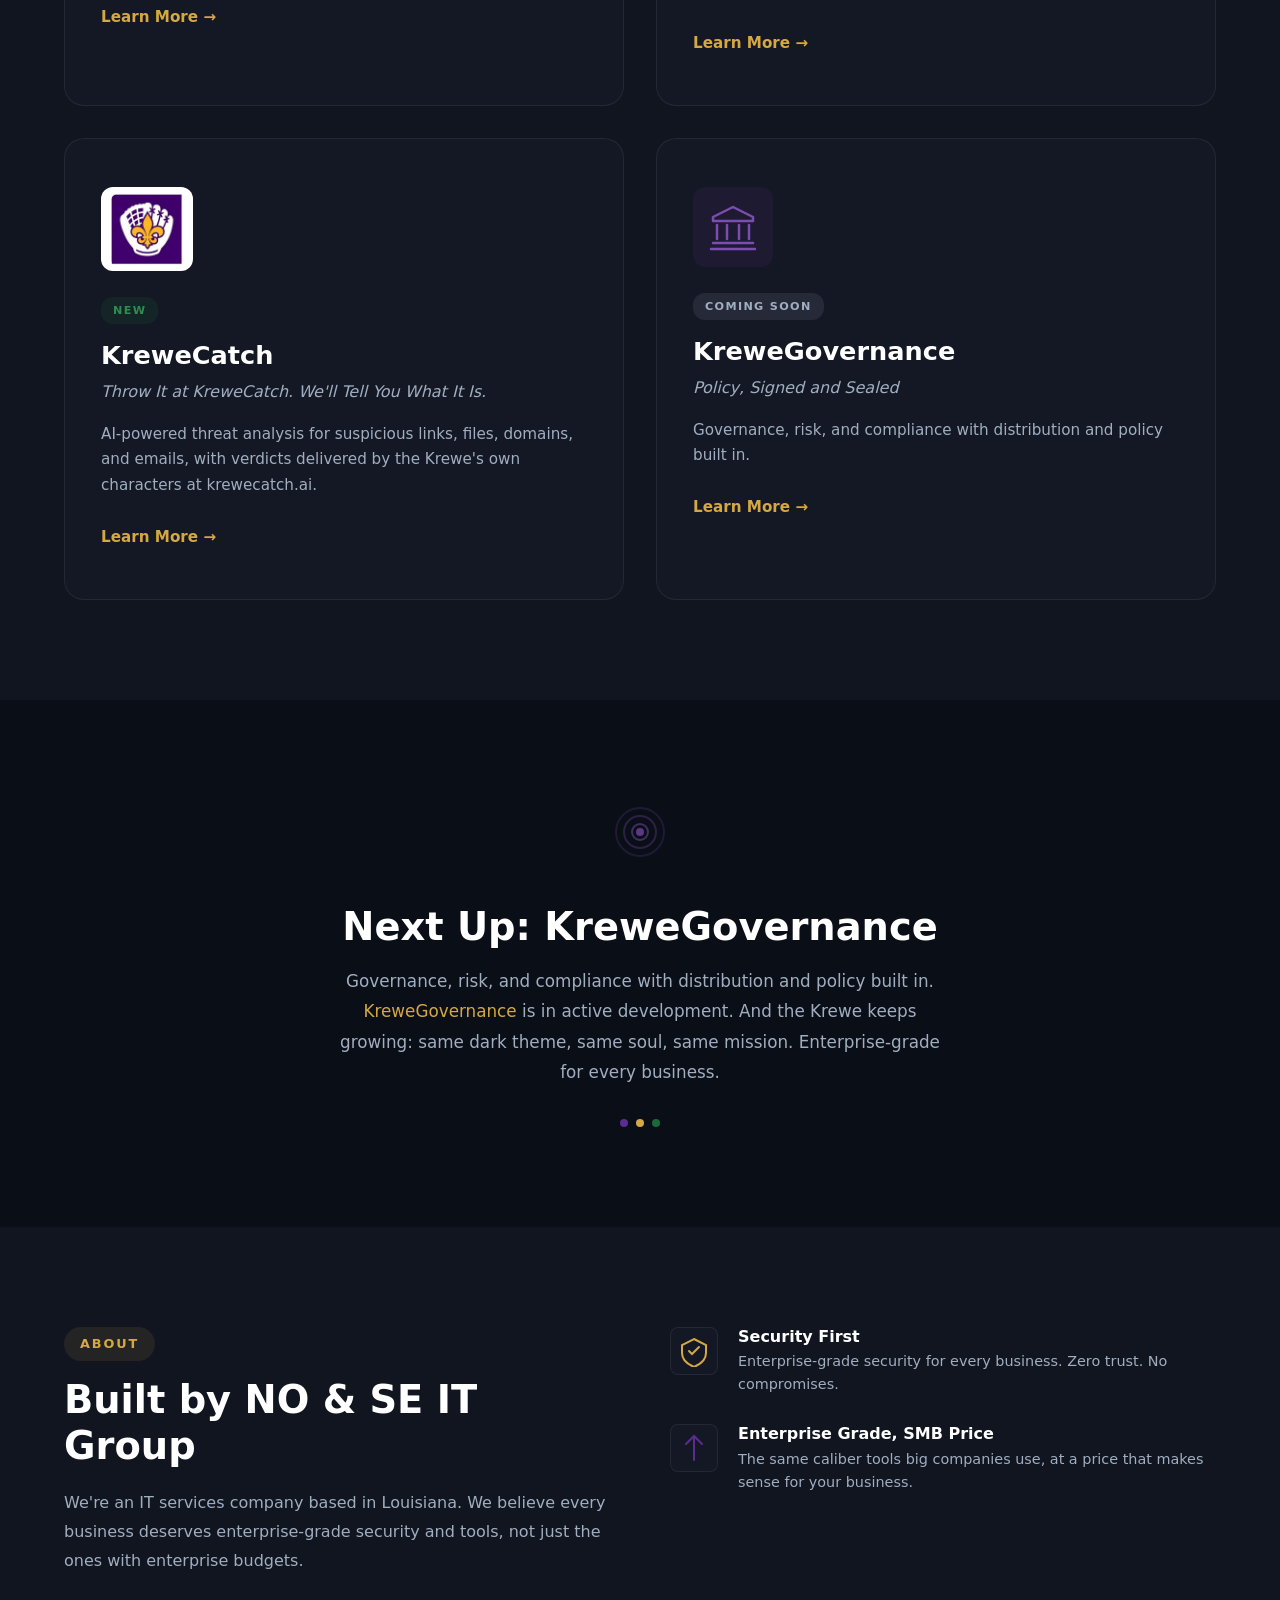
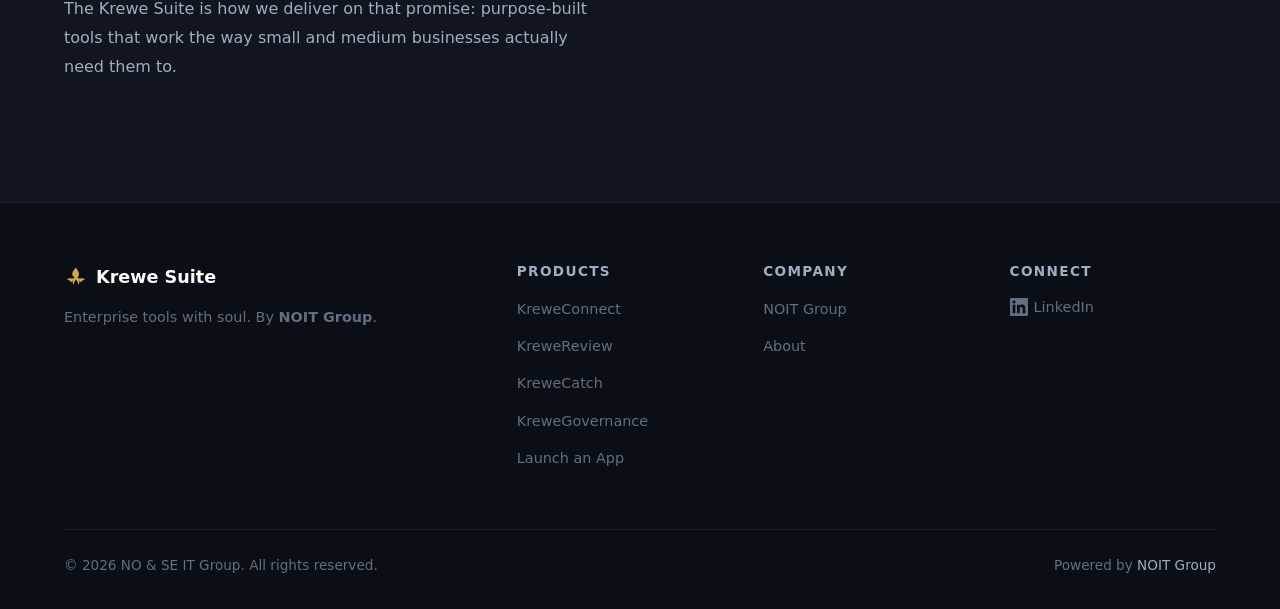
==== commit a4e285ae: "Homepage copy refresh: SMB positioning, module logos on product cards - Tagline is now "Enterprise T" ====
--- a/index.html
+++ b/index.html
@@ -3,11 +3,11 @@
 <head>
     <meta charset="UTF-8">
     <meta name="viewport" content="width=device-width, initial-scale=1.0">
-    <title>The Krewe Suite — Enterprise Tools. Louisiana Soul. | NOIT Group</title>
-    <meta name="description" content="Purpose-built business tools for MSPs and the businesses they serve. KreweConnect, KreweReview, KreweCatch, and KreweGovernance. By NO & SE IT Group.">
+    <title>The Krewe Suite | Enterprise Tools with Soul | NOIT Group</title>
+    <meta name="description" content="Purpose-built business tools for small and medium businesses. KreweConnect, KreweReview, KreweCatch, and KreweGovernance. By NO & SE IT Group.">
     <meta name="theme-color" content="#0A0E17">
-    <meta property="og:title" content="The Krewe Suite — Enterprise Tools. Louisiana Soul.">
-    <meta property="og:description" content="Purpose-built business tools for MSPs and the businesses they serve. KreweConnect, KreweReview, KreweCatch, and KreweGovernance. By NO & SE IT Group.">
+    <meta property="og:title" content="The Krewe Suite | Enterprise Tools with Soul">
+    <meta property="og:description" content="Purpose-built business tools for small and medium businesses. KreweConnect, KreweReview, KreweCatch, and KreweGovernance. By NO & SE IT Group.">
     <meta property="og:type" content="website">
     <meta property="og:url" content="https://krewesuite.noitgroup.com">
     <link rel="stylesheet" href="css/styles.css">
@@ -54,8 +54,8 @@
             <h1 class="hero-title animate-in">
                 <span class="hero-title-the">The </span><span class="hero-title-krewe">Krewe</span> <span class="hero-title-suite">Suite</span>
             </h1>
-            <p class="hero-tagline animate-in delay-1">Enterprise Tools. Louisiana Soul.</p>
-            <p class="hero-statement animate-in delay-2">Purpose-built business tools for MSPs and the businesses they serve.<br>By NO &amp; SE IT Group.</p>
+            <p class="hero-tagline animate-in delay-1">Enterprise Tools with Soul.</p>
+            <p class="hero-statement animate-in delay-2">Purpose-built business tools for small and medium businesses.<br>By NO &amp; SE IT Group.</p>
             <a href="#products" class="btn btn-primary hero-cta animate-in delay-3">Explore the Suite</a>
         </div>
         <div class="hero-scroll-hint animate-in delay-3" aria-hidden="true">
@@ -71,54 +71,37 @@
             <div class="section-header reveal">
                 <span class="section-label">Products</span>
                 <h2>Meet the Krewe</h2>
-                <p class="section-subtitle">Each tool is purpose-built for a specific job — and they work even better together.</p>
+                <p class="section-subtitle">Each tool is purpose-built for a specific job, and they work even better together.</p>
             </div>
             <div class="products-grid">
                 <a href="/kreweconnect/" class="product-card product-card--connect reveal">
-                    <div class="product-icon">
-                        <svg viewBox="0 0 56 56" width="56" height="56" fill="none" stroke="currentColor" stroke-width="2.5" stroke-linecap="round" stroke-linejoin="round">
-                            <circle cx="20" cy="20" r="8"/>
-                            <circle cx="36" cy="20" r="8"/>
-                            <circle cx="20" cy="36" r="8"/>
-                            <circle cx="36" cy="36" r="8"/>
-                            <line x1="26" y1="20" x2="30" y2="20" opacity="0.5"/>
-                            <line x1="20" y1="26" x2="20" y2="30" opacity="0.5"/>
-                            <line x1="36" y1="26" x2="36" y2="30" opacity="0.5"/>
-                            <line x1="26" y1="36" x2="30" y2="36" opacity="0.5"/>
-                        </svg>
+                    <div class="product-logo">
+                        <img src="images/kreweconnect-logo.png" alt="KreweConnect logo" loading="lazy">
                     </div>
                     <div class="product-badge product-badge--live">Live</div>
                     <h3>KreweConnect</h3>
                     <p class="product-tagline">How the Good Teams Roll</p>
-                    <p class="product-desc">A modern employee directory built for MSPs. Multi-tenant, secure, powered by Microsoft Entra ID. One login — every client, every employee.</p>
+                    <p class="product-desc">A modern employee directory built for small and medium businesses. Secure, powered by Microsoft.</p>
                     <span class="product-link">Learn More →</span>
                 </a>
                 <a href="/krewereview/" class="product-card product-card--review reveal">
-                    <div class="product-icon">
-                        <svg viewBox="0 0 56 56" width="56" height="56" fill="none" stroke="currentColor" stroke-width="2.5" stroke-linecap="round" stroke-linejoin="round">
-                            <path d="M14 10h28a4 4 0 014 4v28a4 4 0 01-4 4H14a4 4 0 01-4-4V14a4 4 0 014-4z"/>
-                            <path d="M18 20h20M18 28h16M18 36h10"/>
-                            <circle cx="42" cy="42" r="8" fill="#0A0E17" stroke="currentColor"/>
-                            <path d="M39 42l2 2 4-4"/>
-                        </svg>
+                    <div class="product-logo">
+                        <img src="images/krewereview-logo.png" alt="KreweReview logo" loading="lazy">
                     </div>
                     <div class="product-badge product-badge--live">Live</div>
                     <h3>KreweReview</h3>
                     <p class="product-tagline">Navigate Every Agreement with Confidence</p>
-                    <p class="product-desc">Contract lifecycle management that transforms murky agreements into clear, actionable insights. Track, approve, and renew across every client.</p>
+                    <p class="product-desc">Contract lifecycle management that transforms murky agreements into clear, actionable insights. Track, approve, and renew.</p>
                     <span class="product-link">Learn More →</span>
                 </a>
                 <a href="/krewecatch/" class="product-card product-card--catch reveal">
-                    <div class="product-icon">
-                        <svg viewBox="0 0 56 56" width="56" height="56" fill="none" stroke="currentColor" stroke-width="2.5" stroke-linecap="round" stroke-linejoin="round">
-                            <path d="M28 6l18 8v12c0 10-7.5 18.5-18 24C17.5 44.5 10 36 10 26V14l18-8z"/>
-                            <path d="M20 27l5 5 11-11"/>
-                        </svg>
+                    <div class="product-logo">
+                        <img src="images/krewecatch-logo.png" alt="KreweCatch logo" loading="lazy">
                     </div>
                     <div class="product-badge product-badge--new">New</div>
                     <h3>KreweCatch</h3>
                     <p class="product-tagline">Throw It at KreweCatch. We'll Tell You What It Is.</p>
-                    <p class="product-desc">AI-powered threat analysis for suspicious links, files, domains, and emails — with verdicts delivered by the Krewe's own characters at krewecatch.ai.</p>
+                    <p class="product-desc">AI-powered threat analysis for suspicious links, files, domains, and emails, with verdicts delivered by the Krewe's own characters at krewecatch.ai.</p>
                     <span class="product-link">Learn More →</span>
                 </a>
                 <a href="/krewegovernance/" class="product-card product-card--governance reveal">
@@ -132,7 +115,7 @@
                     <div class="product-badge product-badge--soon">Coming Soon</div>
                     <h3>KreweGovernance</h3>
                     <p class="product-tagline">Policy, Signed and Sealed</p>
-                    <p class="product-desc">Policy template engine with a guided variable wizard, document assembly, and employee acknowledgment tracking. In active development.</p>
+                    <p class="product-desc">Governance, risk, and compliance with distribution and policy built in.</p>
                     <span class="product-link">Learn More →</span>
                 </a>
             </div>
@@ -152,7 +135,7 @@
                     </svg>
                 </div>
                 <h2>Next Up: KreweGovernance</h2>
-                <p>Policy templates, a guided variable wizard, document assembly, and employee acknowledgment tracking — <a href="/krewegovernance/">KreweGovernance</a> is in active development. And the Krewe keeps growing: same dark theme, same Louisiana soul, same mission — enterprise-grade for every business.</p>
+                <p>Governance, risk, and compliance with distribution and policy built in. <a href="/krewegovernance/">KreweGovernance</a> is in active development. And the Krewe keeps growing: same dark theme, same soul, same mission. Enterprise-grade for every business.</p>
                 <div class="coming-soon-dots" aria-hidden="true">
                     <span></span><span></span><span></span>
                 </div>
@@ -167,8 +150,8 @@
                 <div class="about-content reveal">
                     <span class="section-label">About</span>
                     <h2>Built by NO &amp; SE IT Group</h2>
-                    <p>We're a managed service provider based in Louisiana. We believe every business deserves enterprise-grade security and tools — not just the ones with enterprise budgets.</p>
-                    <p>The Krewe Suite is how we deliver on that promise: purpose-built tools that work the way MSPs and their clients actually need them to.</p>
+                    <p>We're an IT services company based in Louisiana. We believe every business deserves enterprise-grade security and tools, not just the ones with enterprise budgets.</p>
+                    <p>The Krewe Suite is how we deliver on that promise: purpose-built tools that work the way small and medium businesses actually need them to.</p>
                 </div>
                 <div class="about-values reveal">
                     <div class="value-item">
@@ -185,27 +168,13 @@
                     </div>
                     <div class="value-item">
                         <div class="value-icon">
-                            <svg viewBox="0 0 32 32" width="32" height="32" fill="none" stroke="#1B6B3A" stroke-width="2" stroke-linecap="round">
-                                <rect x="4" y="8" width="10" height="10" rx="2"/>
-                                <rect x="18" y="8" width="10" height="10" rx="2"/>
-                                <rect x="4" y="22" width="10" height="10" rx="2" opacity="0.5"/>
-                                <rect x="18" y="22" width="10" height="10" rx="2" opacity="0.5"/>
-                            </svg>
-                        </div>
-                        <div>
-                            <h4>Multi-Tenant Native</h4>
-                            <p>Every tool built from the ground up for MSPs managing multiple client environments.</p>
-                        </div>
-                    </div>
-                    <div class="value-item">
-                        <div class="value-icon">
                             <svg viewBox="0 0 32 32" width="32" height="32" fill="none" stroke="#5B2D8E" stroke-width="2" stroke-linecap="round">
                                 <path d="M16 4v24M8 12l8-8 8 8"/>
                             </svg>
                         </div>
                         <div>
                             <h4>Enterprise Grade, SMB Price</h4>
-                            <p>The same caliber tools big companies use — at a price that makes sense for your business.</p>
+                            <p>The same caliber tools big companies use, at a price that makes sense for your business.</p>
                         </div>
                     </div>
                 </div>
@@ -224,7 +193,7 @@
                         </svg>
                         <span>Krewe Suite</span>
                     </div>
-                    <p>Enterprise tools with Louisiana soul. By <strong>NOIT Group</strong>.</p>
+                    <p>Enterprise tools with soul. By <strong>NOIT Group</strong>.</p>
                 </div>
                 <div class="footer-links">
                     <h4>Products</h4>
--- a/css/styles.css
+++ b/css/styles.css
@@ -405,6 +405,14 @@
     background: linear-gradient(90deg, var(--green), var(--gold));
 }
 
+.product-card--catch::before {
+    background: linear-gradient(90deg, var(--gold), var(--green));
+}
+
+.product-card--governance::before {
+    background: linear-gradient(90deg, var(--purple), var(--gold));
+}
+
 .product-card:hover {
     background: var(--card-hover);
     border-color: var(--border-hover);
@@ -431,6 +439,31 @@
 .product-card--review .product-icon {
     background: rgba(27, 107, 58, 0.1);
     color: var(--green-light);
+}
+
+.product-card--catch .product-icon {
+    background: rgba(212, 168, 67, 0.1);
+    color: var(--gold-light);
+}
+
+.product-card--governance .product-icon {
+    background: rgba(91, 45, 142, 0.12);
+    color: var(--purple-light);
+}
+
+.product-logo {
+    margin-bottom: 24px;
+}
+
+.product-logo img {
+    display: block;
+    height: 84px;
+    width: auto;
+    max-width: 100%;
+    object-fit: contain;
+    border-radius: var(--radius);
+    background: #fff;
+    padding: 6px 10px;
 }
 
 .product-badge {
@@ -452,6 +485,18 @@
 .product-badge--new {
     color: var(--green-light);
     background: rgba(27, 107, 58, 0.15);
+}
+
+.product-badge--soon {
+    color: var(--gray);
+    background: rgba(160, 174, 192, 0.12);
+}
+
+.product-note {
+    display: block;
+    margin-top: 12px;
+    font-size: 0.8rem;
+    color: var(--gray-dim);
 }
 
 .product-card h3 {
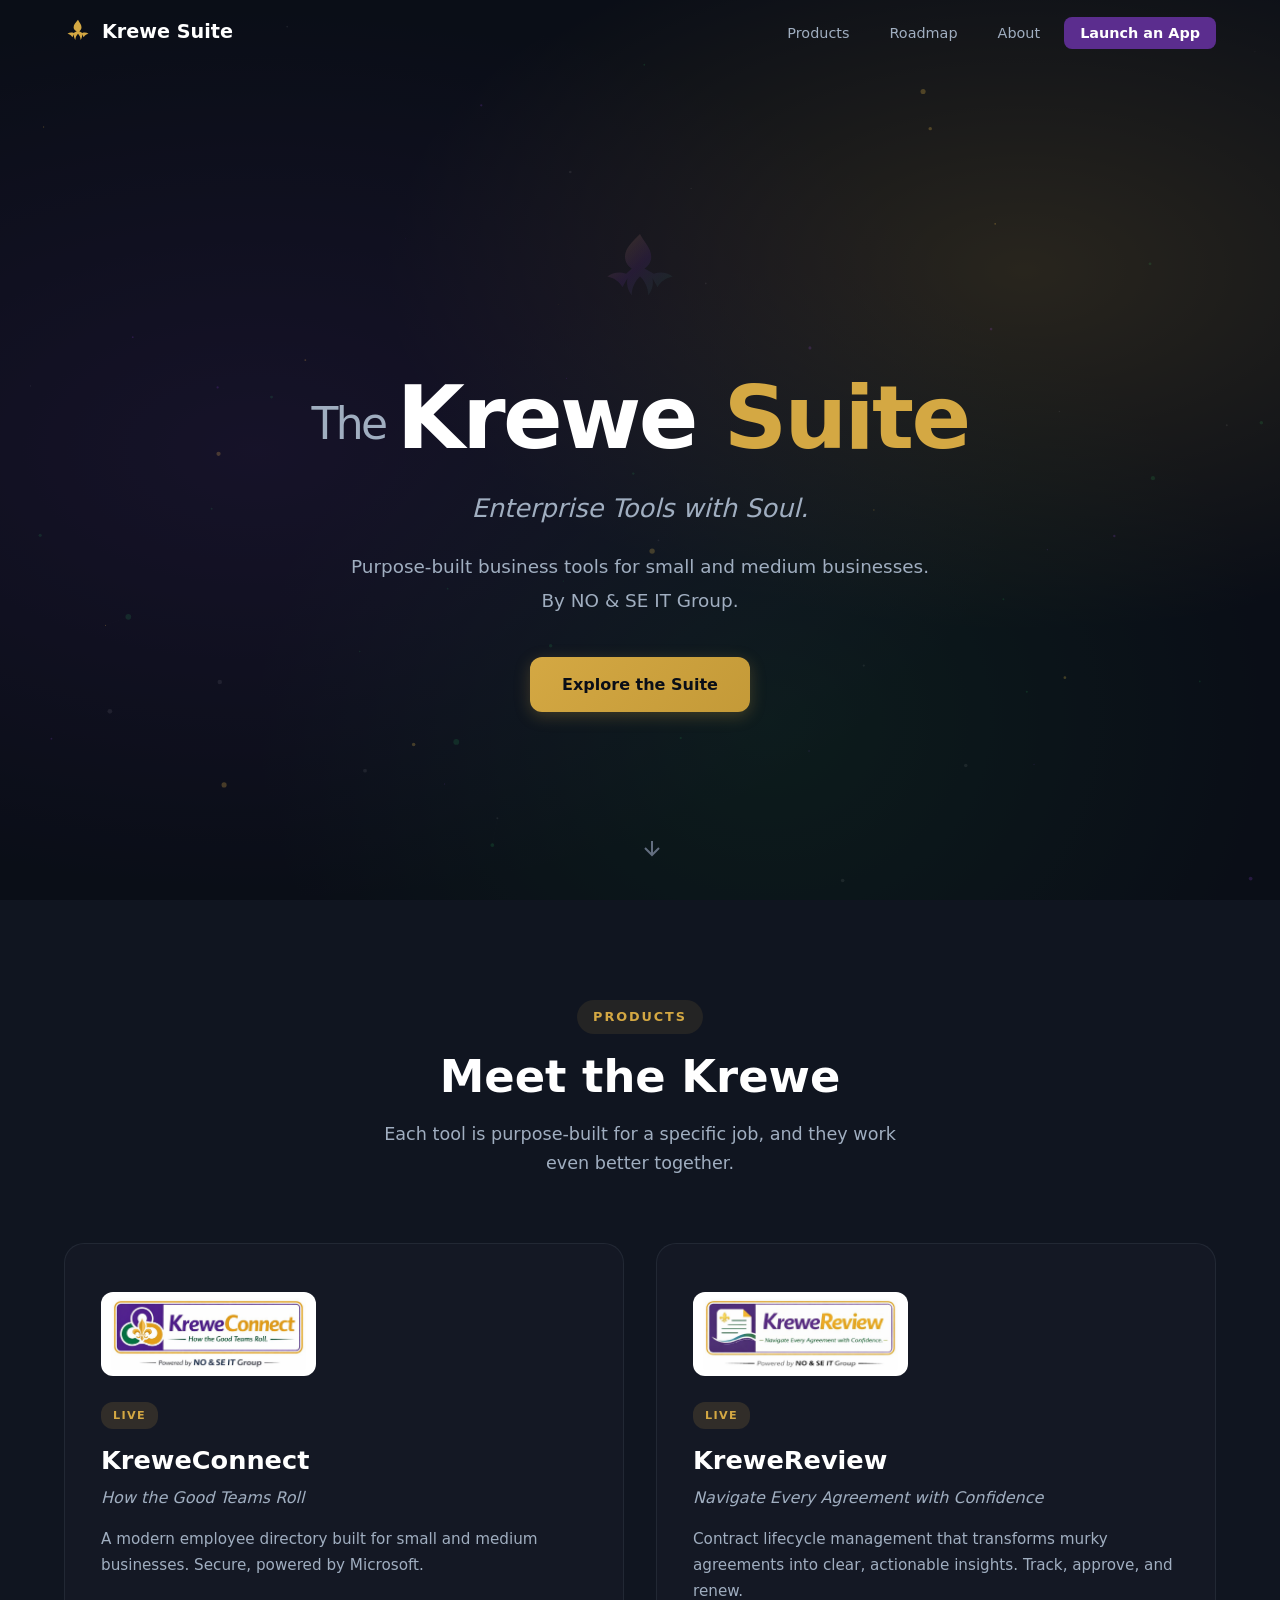
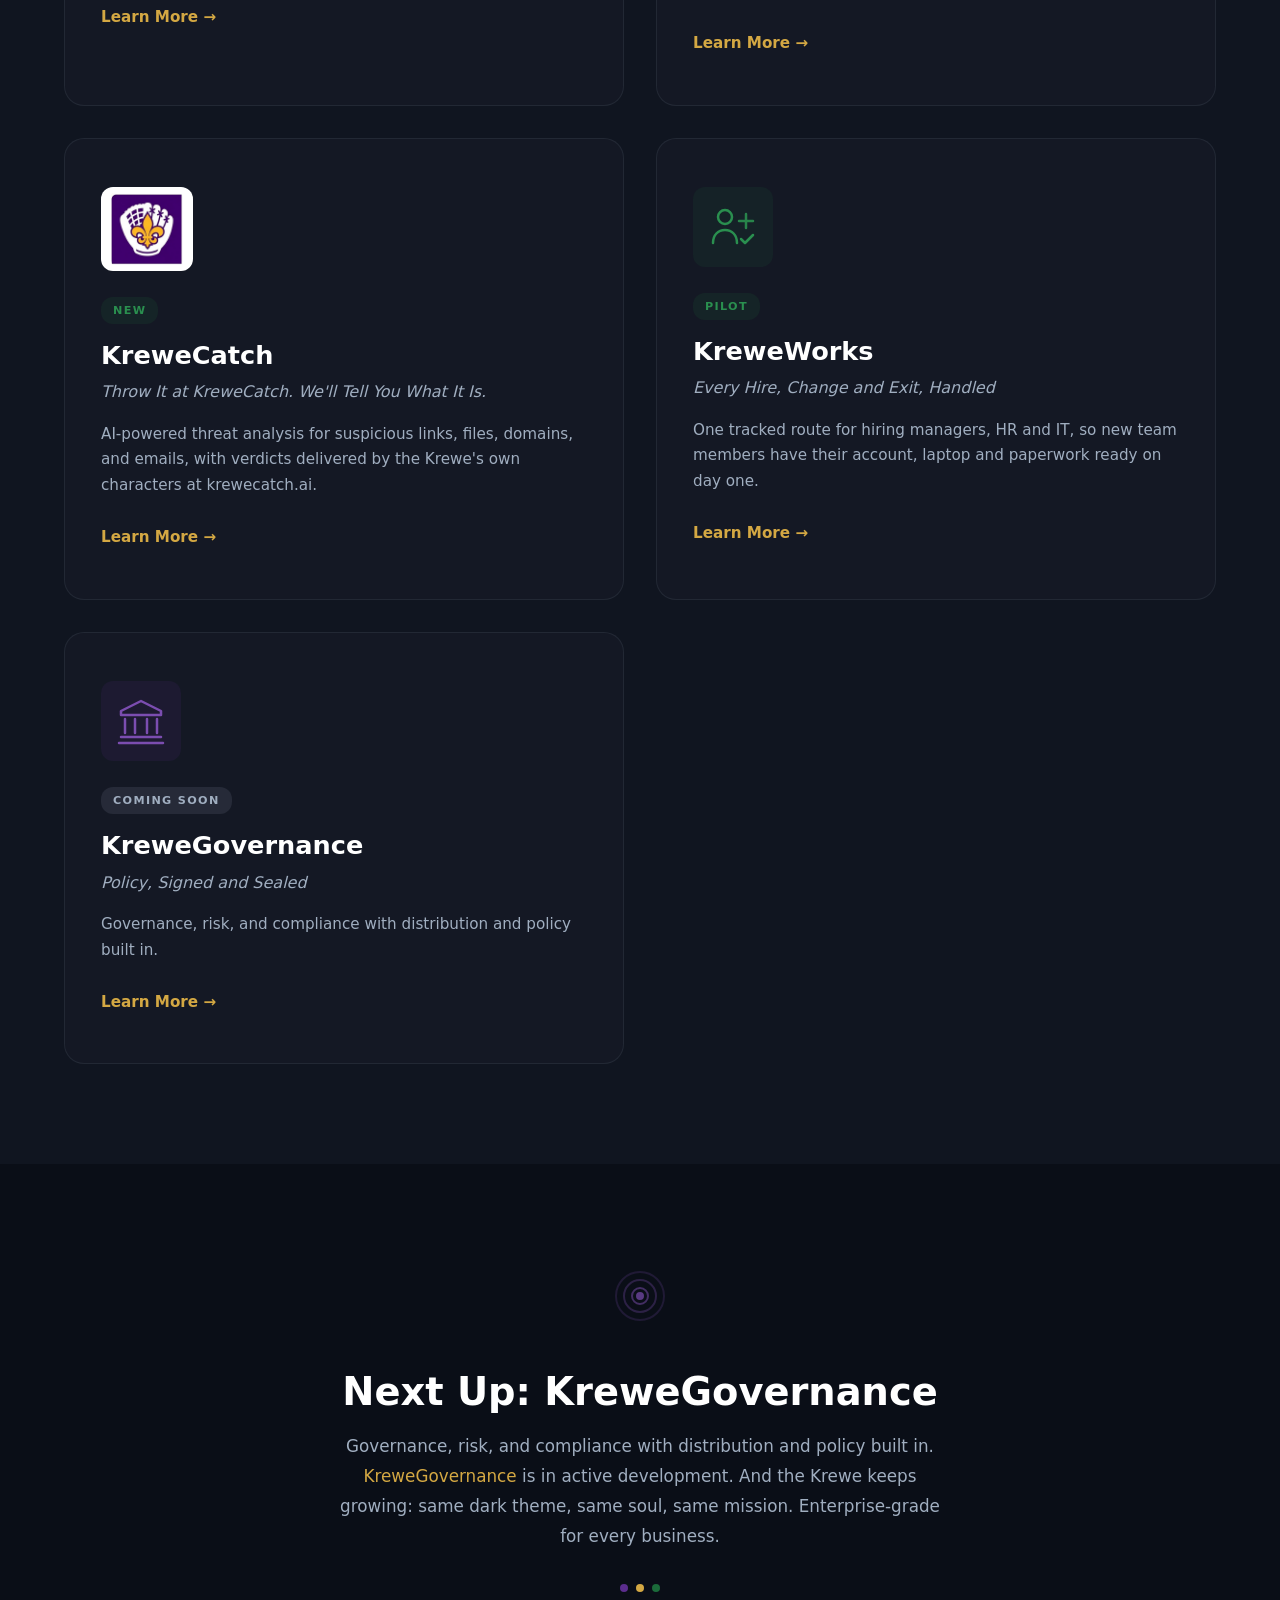
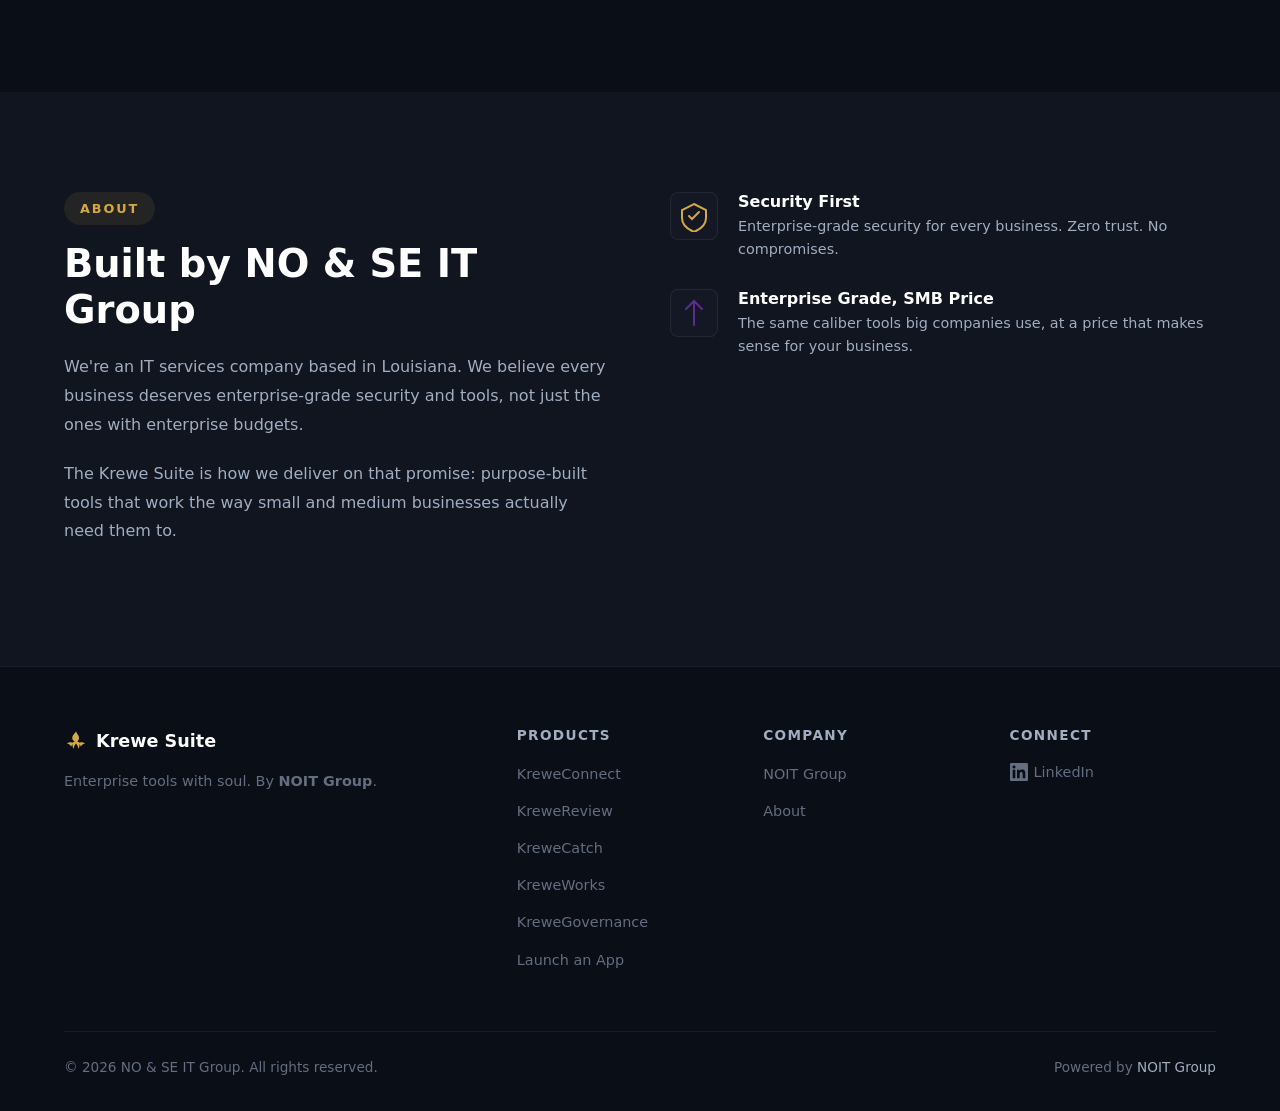
==== commit 9c297393: "Add KreweWorks to the suite: launcher card, overview card and landing page KreweWorks (employee life" ====
--- a/index.html
+++ b/index.html
@@ -4,10 +4,10 @@
     <meta charset="UTF-8">
     <meta name="viewport" content="width=device-width, initial-scale=1.0">
     <title>The Krewe Suite | Enterprise Tools with Soul | NOIT Group</title>
-    <meta name="description" content="Purpose-built business tools for small and medium businesses. KreweConnect, KreweReview, KreweCatch, and KreweGovernance. By NO & SE IT Group.">
+    <meta name="description" content="Purpose-built business tools for small and medium businesses. KreweConnect, KreweReview, KreweWorks, KreweCatch, and KreweGovernance. By NO & SE IT Group.">
     <meta name="theme-color" content="#0A0E17">
     <meta property="og:title" content="The Krewe Suite | Enterprise Tools with Soul">
-    <meta property="og:description" content="Purpose-built business tools for small and medium businesses. KreweConnect, KreweReview, KreweCatch, and KreweGovernance. By NO & SE IT Group.">
+    <meta property="og:description" content="Purpose-built business tools for small and medium businesses. KreweConnect, KreweReview, KreweWorks, KreweCatch, and KreweGovernance. By NO & SE IT Group.">
     <meta property="og:type" content="website">
     <meta property="og:url" content="https://krewesuite.noitgroup.com">
     <link rel="stylesheet" href="css/styles.css">
@@ -104,6 +104,21 @@
                     <p class="product-desc">AI-powered threat analysis for suspicious links, files, domains, and emails, with verdicts delivered by the Krewe's own characters at krewecatch.ai.</p>
                     <span class="product-link">Learn More →</span>
                 </a>
+                <a href="/kreweworks/" class="product-card product-card--works reveal">
+                    <div class="product-icon">
+                        <svg viewBox="0 0 56 56" width="56" height="56" fill="none" stroke="currentColor" stroke-width="2.5" stroke-linecap="round" stroke-linejoin="round">
+                            <circle cx="20" cy="18" r="7"/>
+                            <path d="M8 44c0-8 5-13 12-13s12 5 12 13"/>
+                            <path d="M34 22h14M41 15v14" opacity="0.9"/>
+                            <path d="M36 40l4 4 8-8"/>
+                        </svg>
+                    </div>
+                    <div class="product-badge product-badge--new">Pilot</div>
+                    <h3>KreweWorks</h3>
+                    <p class="product-tagline">Every Hire, Change and Exit, Handled</p>
+                    <p class="product-desc">One tracked route for hiring managers, HR and IT, so new team members have their account, laptop and paperwork ready on day one.</p>
+                    <span class="product-link">Learn More →</span>
+                </a>
                 <a href="/krewegovernance/" class="product-card product-card--governance reveal">
                     <div class="product-icon">
                         <svg viewBox="0 0 56 56" width="56" height="56" fill="none" stroke="currentColor" stroke-width="2.5" stroke-linecap="round" stroke-linejoin="round">
@@ -201,6 +216,7 @@
                         <li><a href="/kreweconnect/">KreweConnect</a></li>
                         <li><a href="/krewereview/">KreweReview</a></li>
                         <li><a href="/krewecatch/">KreweCatch</a></li>
+                        <li><a href="/kreweworks/">KreweWorks</a></li>
                         <li><a href="/krewegovernance/">KreweGovernance</a></li>
                         <li><a href="/app/">Launch an App</a></li>
                     </ul>
--- a/css/styles.css
+++ b/css/styles.css
@@ -413,6 +413,10 @@
     background: linear-gradient(90deg, var(--purple), var(--gold));
 }
 
+.product-card--works::before {
+    background: linear-gradient(90deg, var(--green), var(--purple));
+}
+
 .product-card:hover {
     background: var(--card-hover);
     border-color: var(--border-hover);
@@ -449,6 +453,11 @@
 .product-card--governance .product-icon {
     background: rgba(91, 45, 142, 0.12);
     color: var(--purple-light);
+}
+
+.product-card--works .product-icon {
+    background: rgba(27, 107, 58, 0.12);
+    color: var(--green-light);
 }
 
 .product-logo {
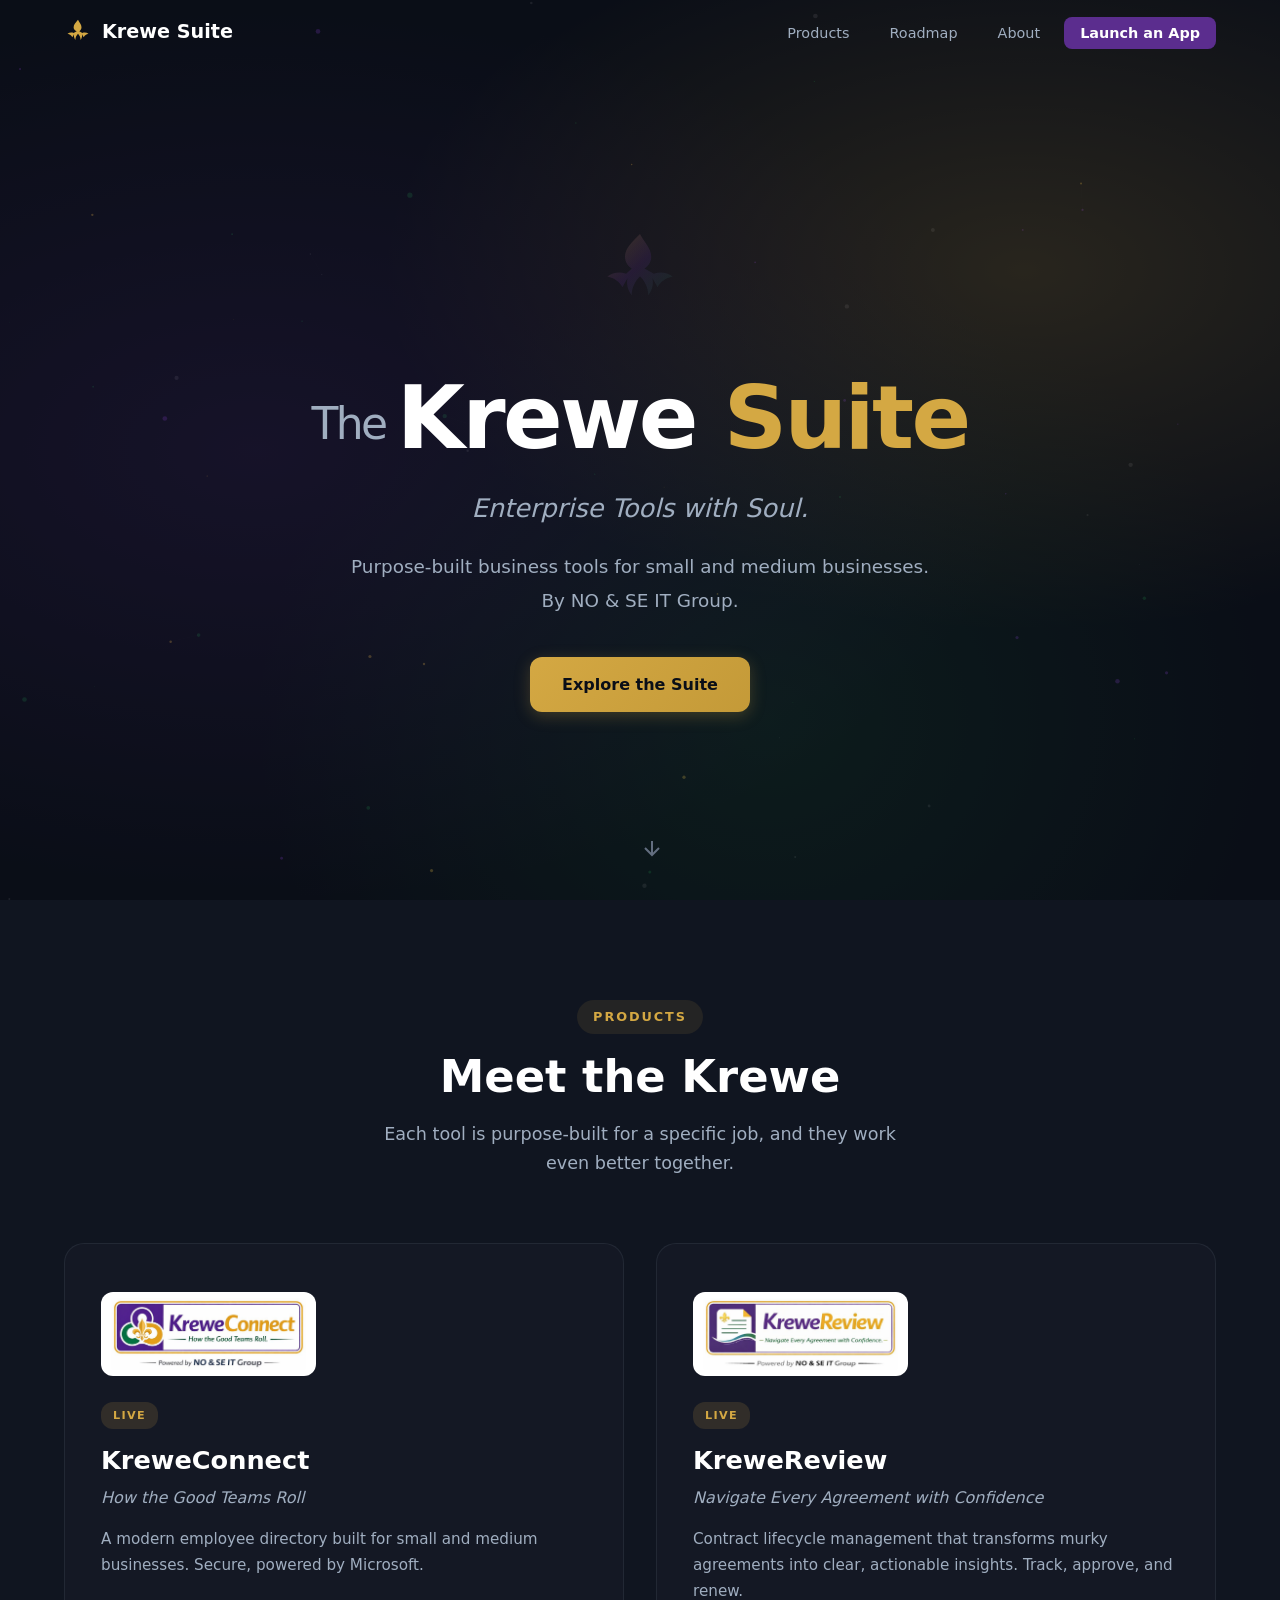
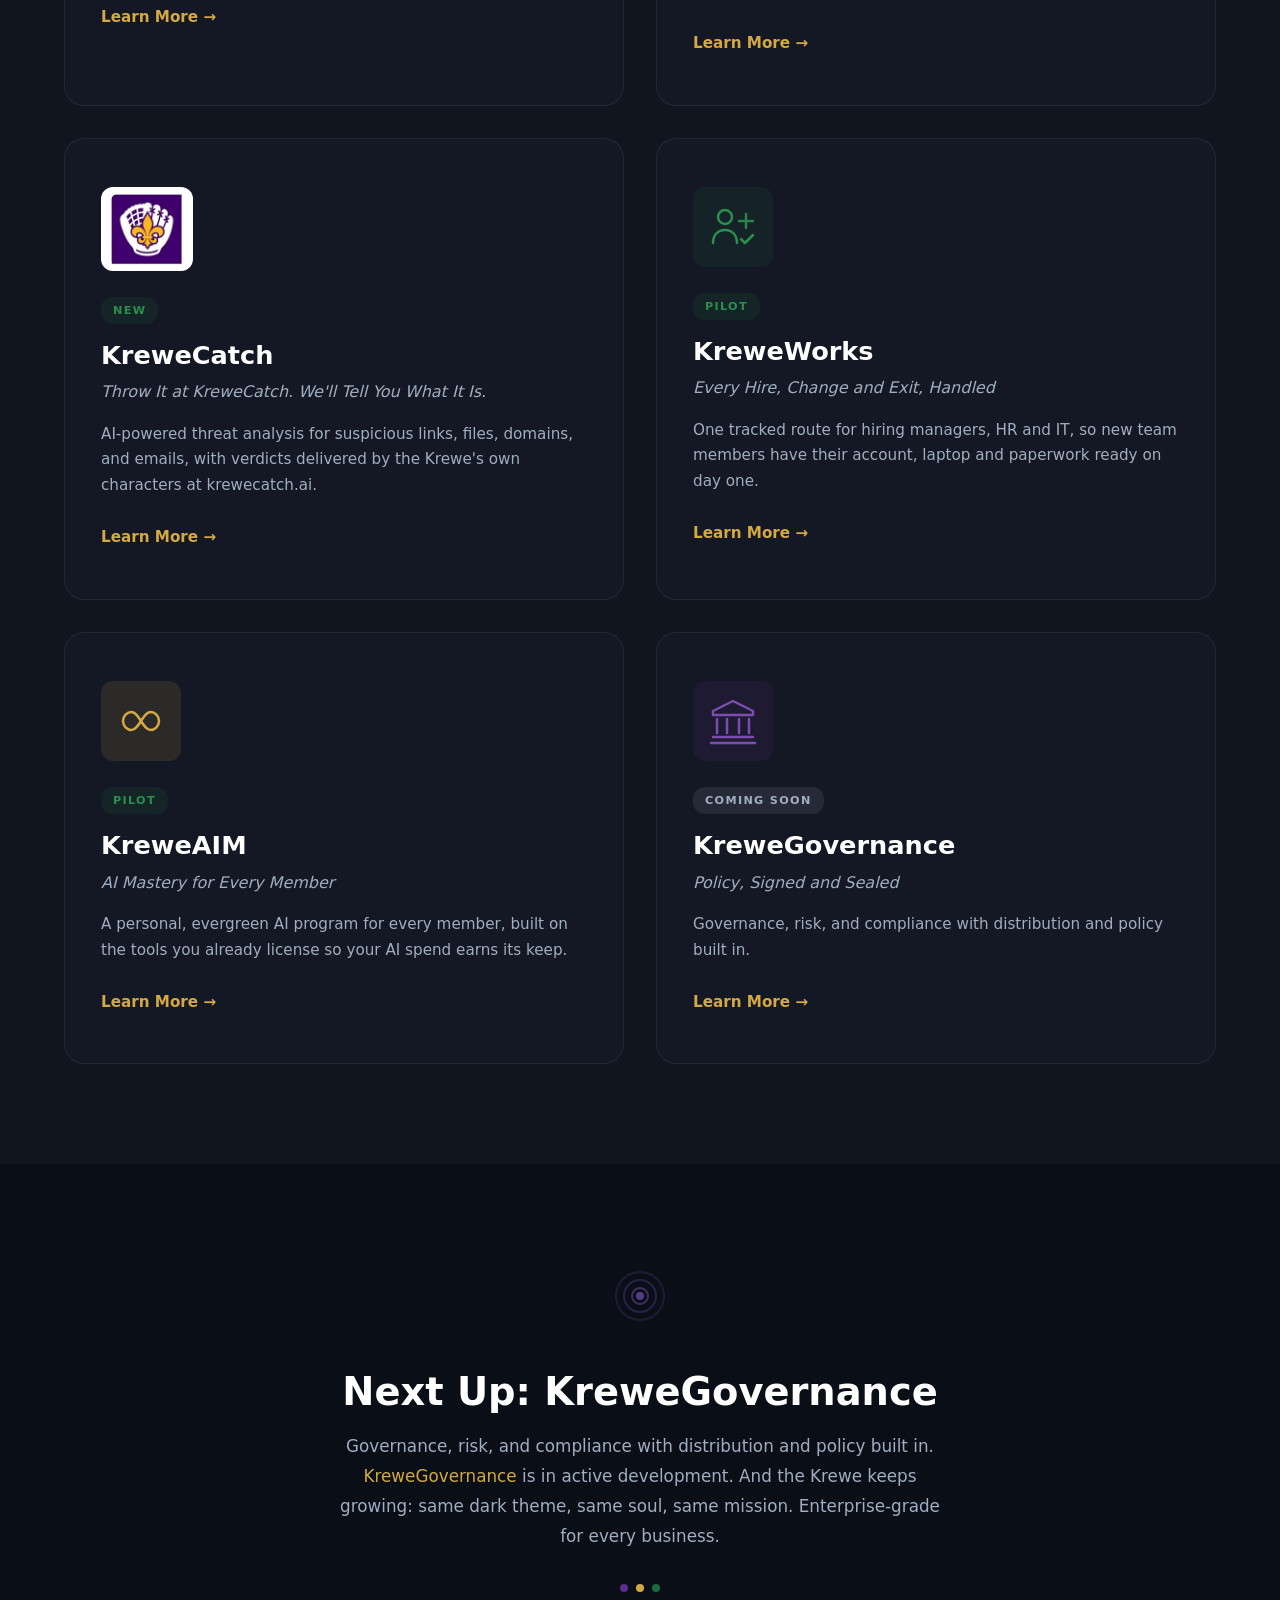
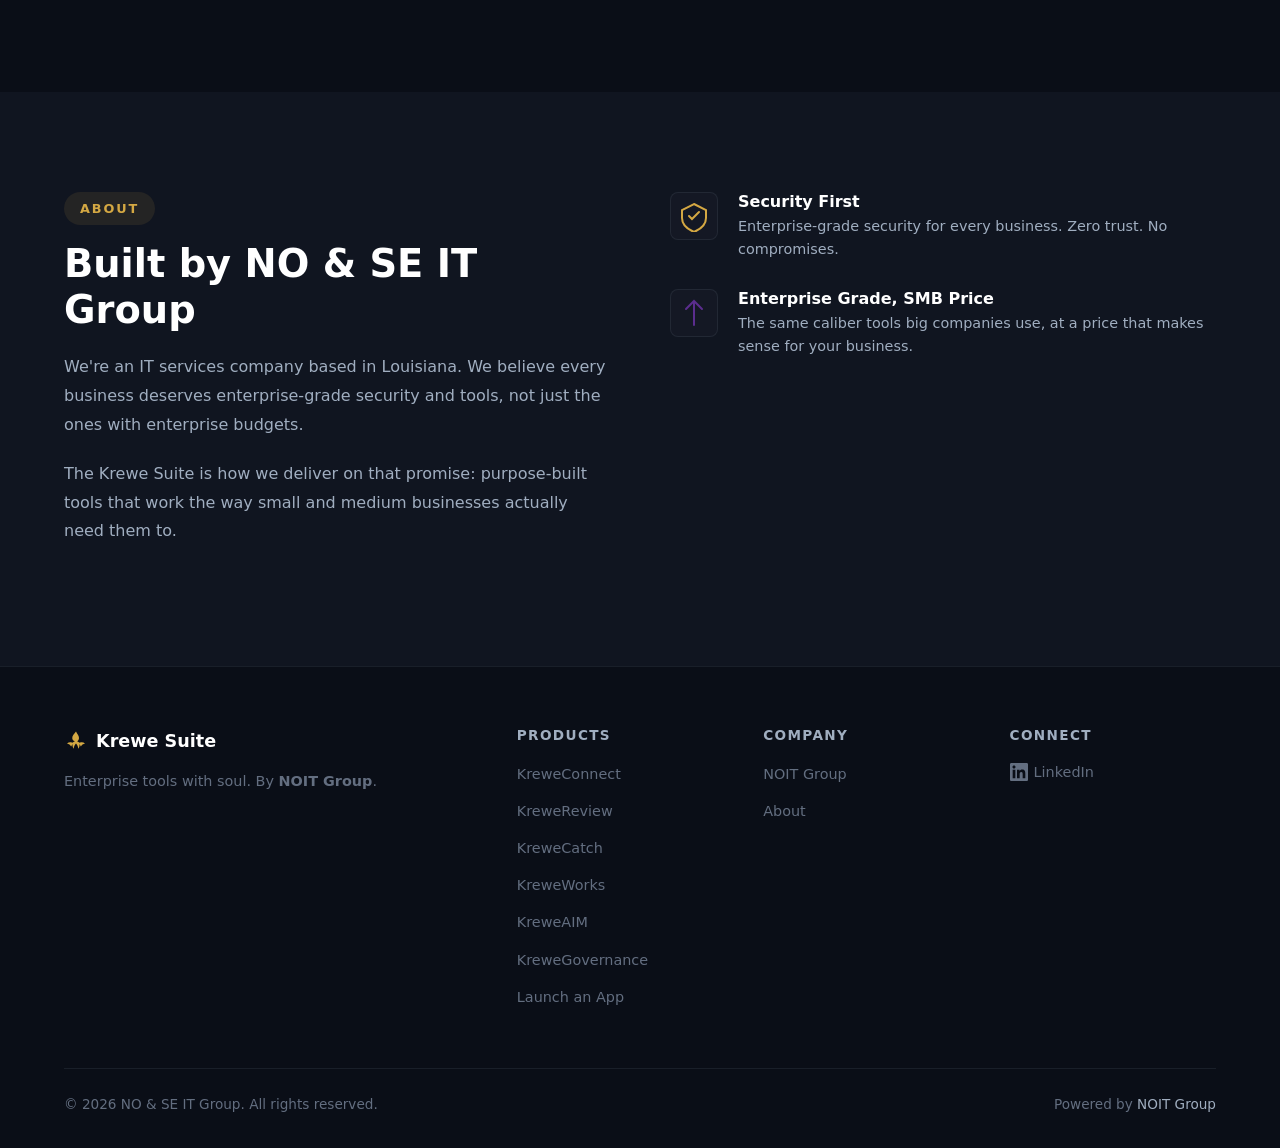
==== commit b936f3a7: "Add KreweAIM to the suite: landing page, launcher card and overview card KreweAIM (AI Mastery) joins" ====
--- a/index.html
+++ b/index.html
@@ -4,10 +4,10 @@
     <meta charset="UTF-8">
     <meta name="viewport" content="width=device-width, initial-scale=1.0">
     <title>The Krewe Suite | Enterprise Tools with Soul | NOIT Group</title>
-    <meta name="description" content="Purpose-built business tools for small and medium businesses. KreweConnect, KreweReview, KreweWorks, KreweCatch, and KreweGovernance. By NO & SE IT Group.">
+    <meta name="description" content="Purpose-built business tools for small and medium businesses. KreweConnect, KreweReview, KreweWorks, KreweAIM, KreweCatch, and KreweGovernance. By NO & SE IT Group.">
     <meta name="theme-color" content="#0A0E17">
     <meta property="og:title" content="The Krewe Suite | Enterprise Tools with Soul">
-    <meta property="og:description" content="Purpose-built business tools for small and medium businesses. KreweConnect, KreweReview, KreweWorks, KreweCatch, and KreweGovernance. By NO & SE IT Group.">
+    <meta property="og:description" content="Purpose-built business tools for small and medium businesses. KreweConnect, KreweReview, KreweWorks, KreweAIM, KreweCatch, and KreweGovernance. By NO & SE IT Group.">
     <meta property="og:type" content="website">
     <meta property="og:url" content="https://krewesuite.noitgroup.com">
     <link rel="stylesheet" href="css/styles.css">
@@ -119,6 +119,18 @@
                     <p class="product-desc">One tracked route for hiring managers, HR and IT, so new team members have their account, laptop and paperwork ready on day one.</p>
                     <span class="product-link">Learn More →</span>
                 </a>
+                <a href="/kreweaim/" class="product-card product-card--aim reveal">
+                    <div class="product-icon">
+                        <svg viewBox="0 0 56 56" width="56" height="56" fill="none" stroke="currentColor" stroke-width="2.5" stroke-linecap="round" stroke-linejoin="round">
+                            <path d="M10 28c0-5 4-9 8.5-9C26 19 30 37 37.5 37 42 37 46 33 46 28s-4-9-8.5-9C30 19 26 37 18.5 37 14 37 10 33 10 28z"/>
+                        </svg>
+                    </div>
+                    <div class="product-badge product-badge--new">Pilot</div>
+                    <h3>KreweAIM</h3>
+                    <p class="product-tagline">AI Mastery for Every Member</p>
+                    <p class="product-desc">A personal, evergreen AI program for every member, built on the tools you already license so your AI spend earns its keep.</p>
+                    <span class="product-link">Learn More →</span>
+                </a>
                 <a href="/krewegovernance/" class="product-card product-card--governance reveal">
                     <div class="product-icon">
                         <svg viewBox="0 0 56 56" width="56" height="56" fill="none" stroke="currentColor" stroke-width="2.5" stroke-linecap="round" stroke-linejoin="round">
@@ -217,6 +229,7 @@
                         <li><a href="/krewereview/">KreweReview</a></li>
                         <li><a href="/krewecatch/">KreweCatch</a></li>
                         <li><a href="/kreweworks/">KreweWorks</a></li>
+                        <li><a href="/kreweaim/">KreweAIM</a></li>
                         <li><a href="/krewegovernance/">KreweGovernance</a></li>
                         <li><a href="/app/">Launch an App</a></li>
                     </ul>
--- a/css/styles.css
+++ b/css/styles.css
@@ -417,6 +417,10 @@
     background: linear-gradient(90deg, var(--green), var(--purple));
 }
 
+.product-card--aim::before {
+    background: linear-gradient(90deg, var(--gold), var(--green));
+}
+
 .product-card:hover {
     background: var(--card-hover);
     border-color: var(--border-hover);
@@ -458,6 +462,11 @@
 .product-card--works .product-icon {
     background: rgba(27, 107, 58, 0.12);
     color: var(--green-light);
+}
+
+.product-card--aim .product-icon {
+    background: rgba(212, 168, 67, 0.12);
+    color: var(--gold);
 }
 
 .product-logo {
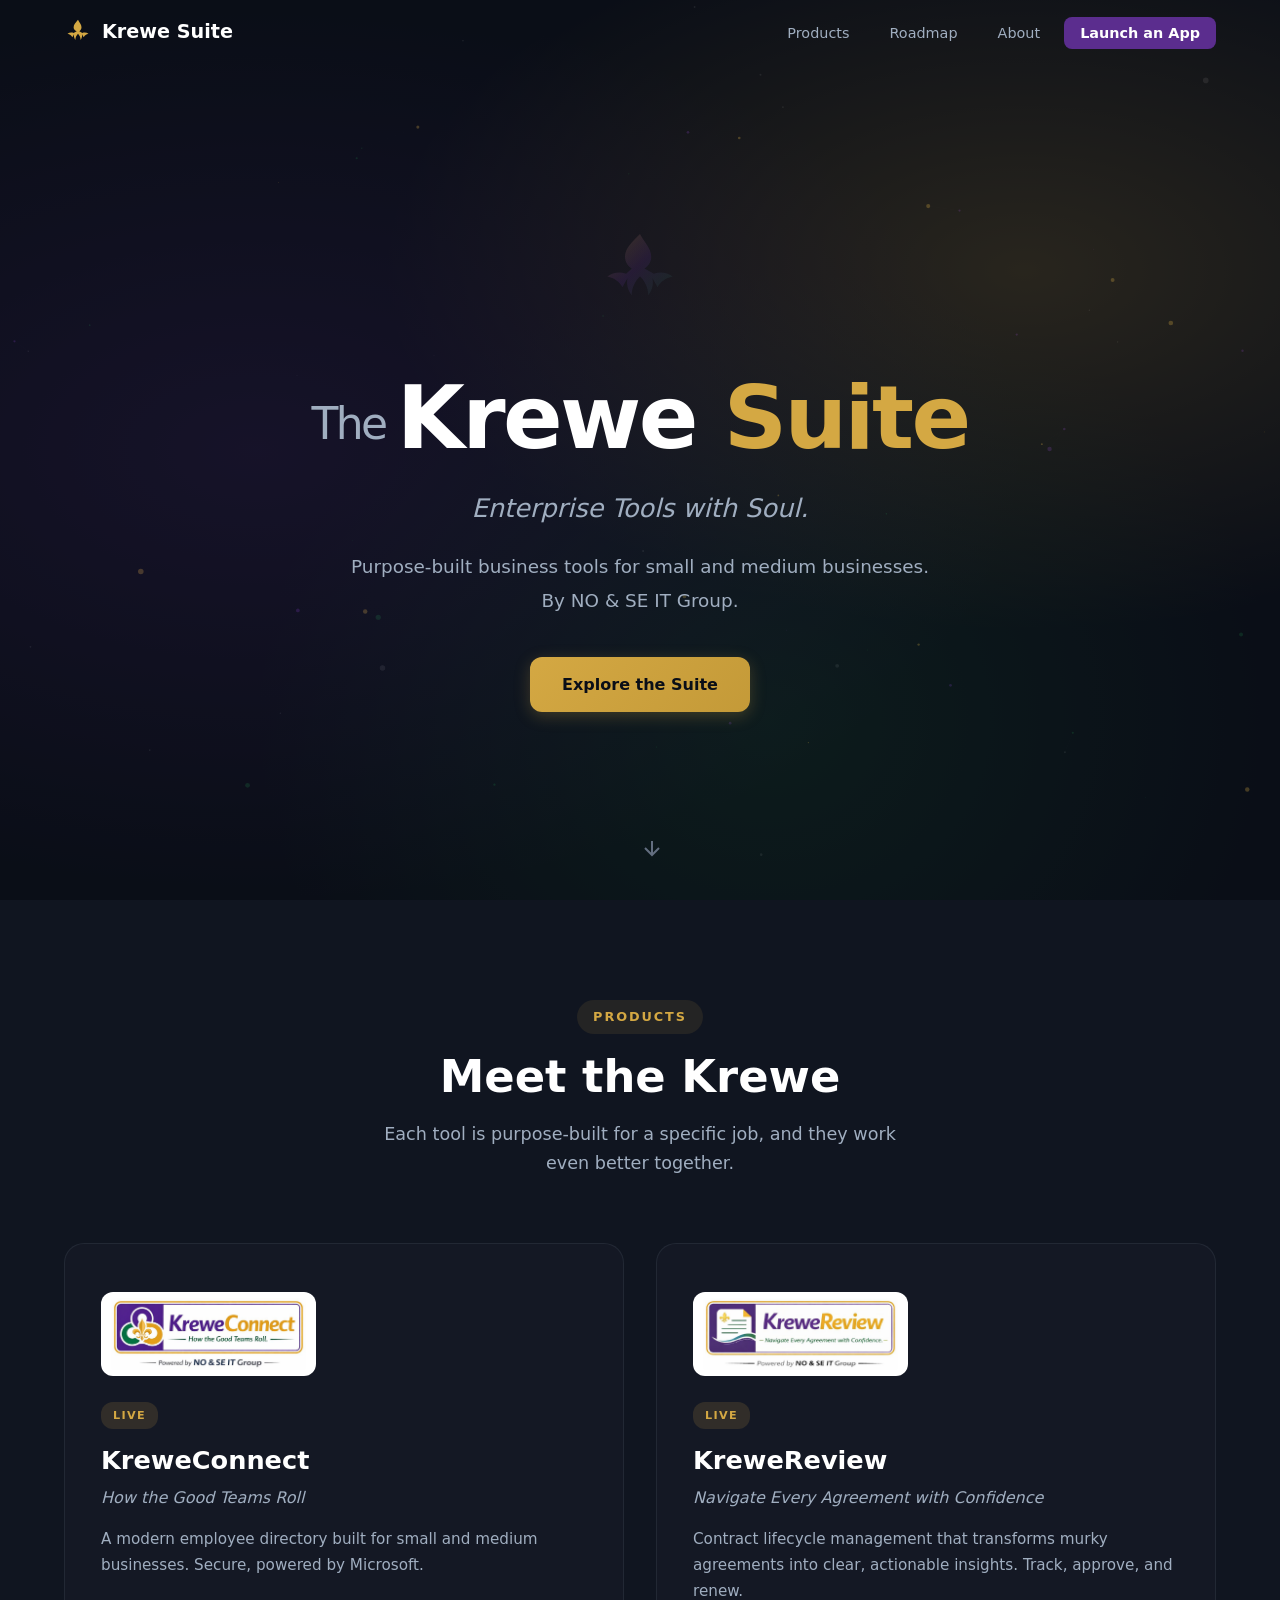
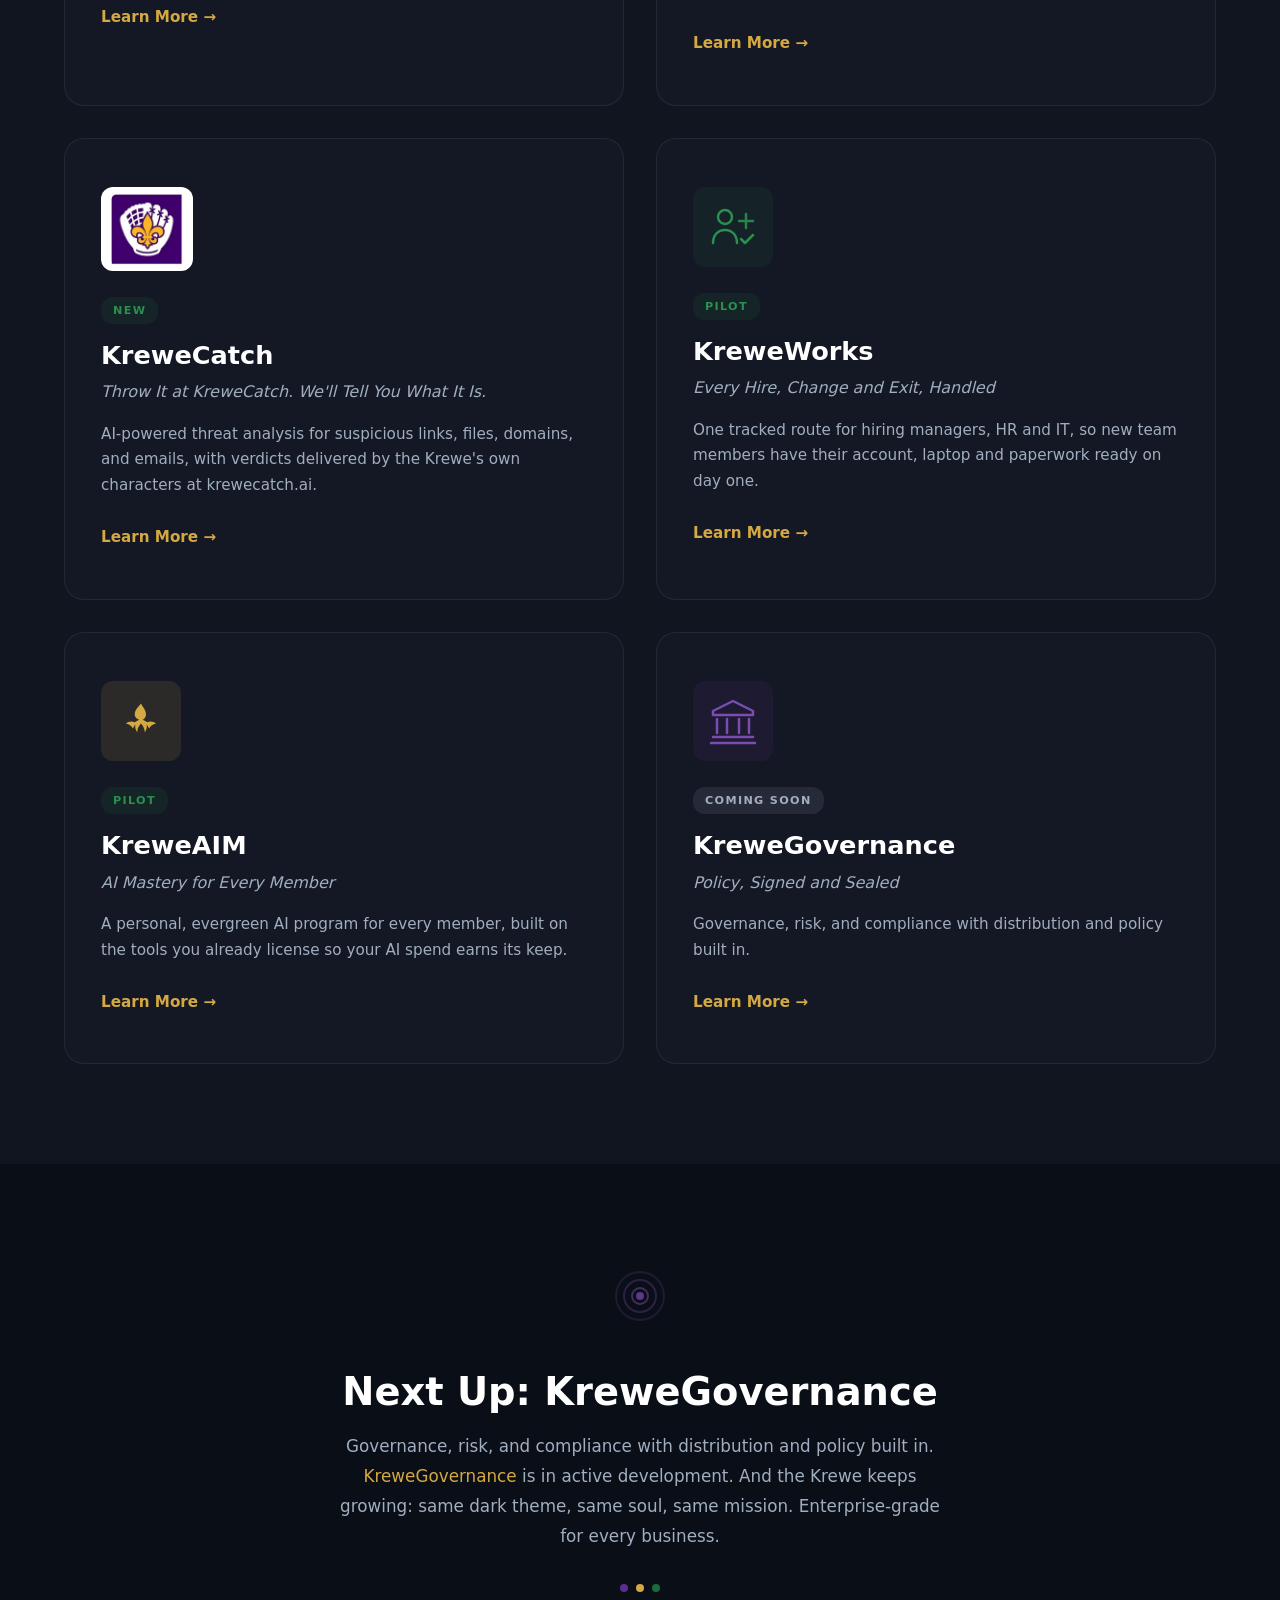
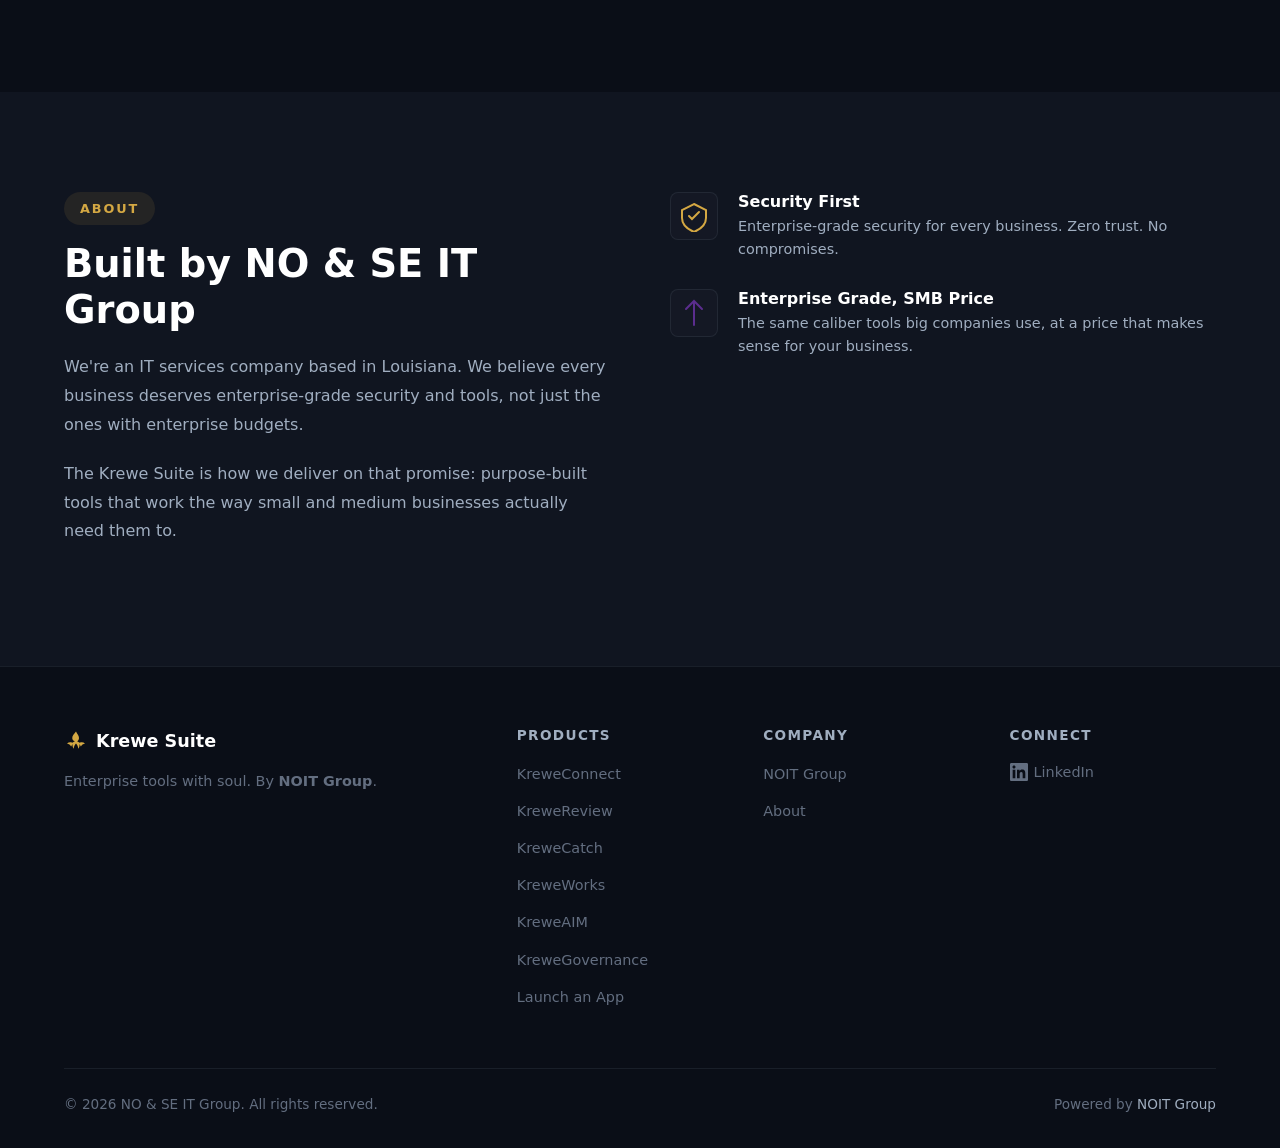
==== commit 147f41aa: "KreweAIM: fleur de lis mark and personal-program copy - Launcher and overview cards use the Krewe fl" ====
--- a/index.html
+++ b/index.html
@@ -121,8 +121,8 @@
                 </a>
                 <a href="/kreweaim/" class="product-card product-card--aim reveal">
                     <div class="product-icon">
-                        <svg viewBox="0 0 56 56" width="56" height="56" fill="none" stroke="currentColor" stroke-width="2.5" stroke-linecap="round" stroke-linejoin="round">
-                            <path d="M10 28c0-5 4-9 8.5-9C26 19 30 37 37.5 37 42 37 46 33 46 28s-4-9-8.5-9C30 19 26 37 18.5 37 14 37 10 33 10 28z"/>
+                        <svg viewBox="0 0 32 32" width="40" height="40" aria-hidden="true">
+                            <path fill="currentColor" d="M16 2c1.5 3 4 5.5 4 8.5 0 2-1 3.5-2.5 4.5l3.5 2c2.5-1 5-0.5 7 1-2.5 0.5-4.5 2-5.5 4l-2-3.5c0.5 2 0 4.5-1.5 6.5 0-3-1.5-5.5-3-7-1.5 1.5-3 4-3 7-1.5-2-2-4.5-1.5-6.5l-2 3.5c-1-2-3-3.5-5.5-4 2-1.5 4.5-2 7-1l3.5-2C12 14 11 12.5 11 10.5 11 7.5 13.5 5 16 2z"/>
                         </svg>
                     </div>
                     <div class="product-badge product-badge--new">Pilot</div>
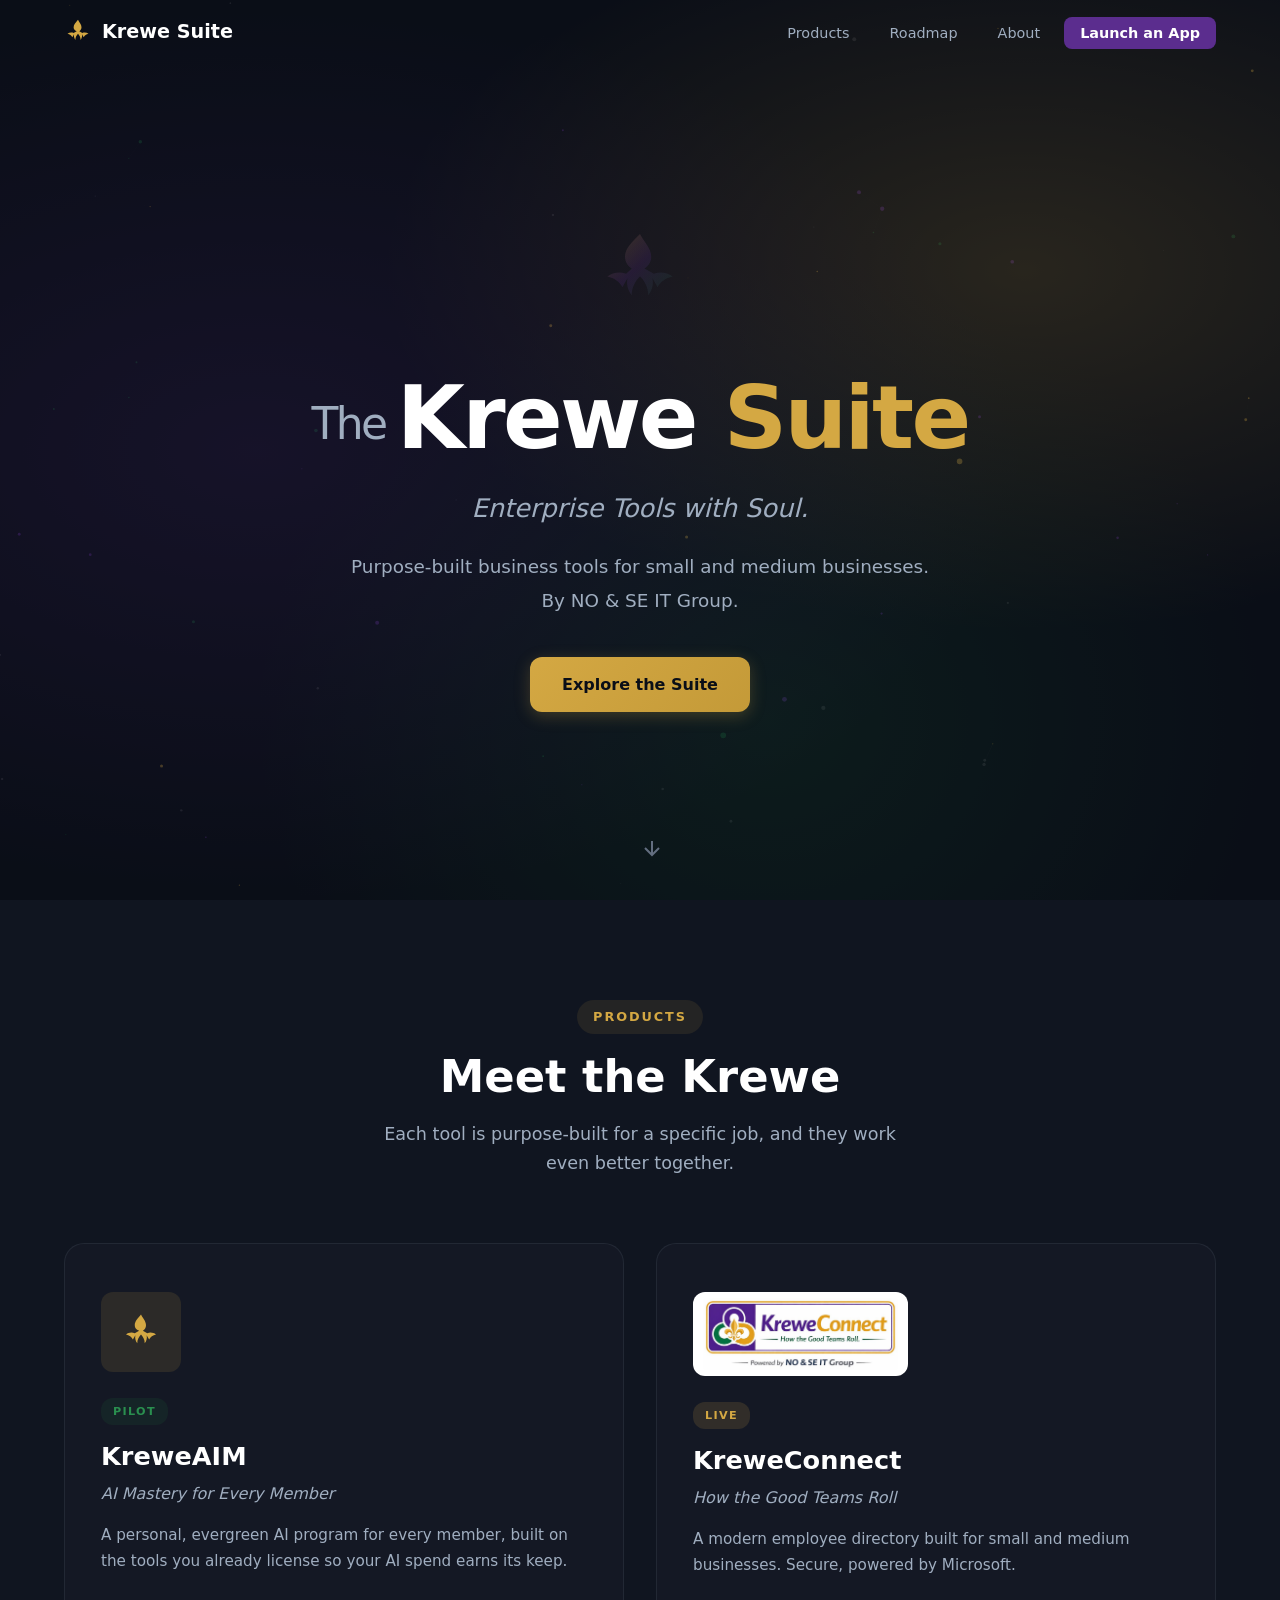
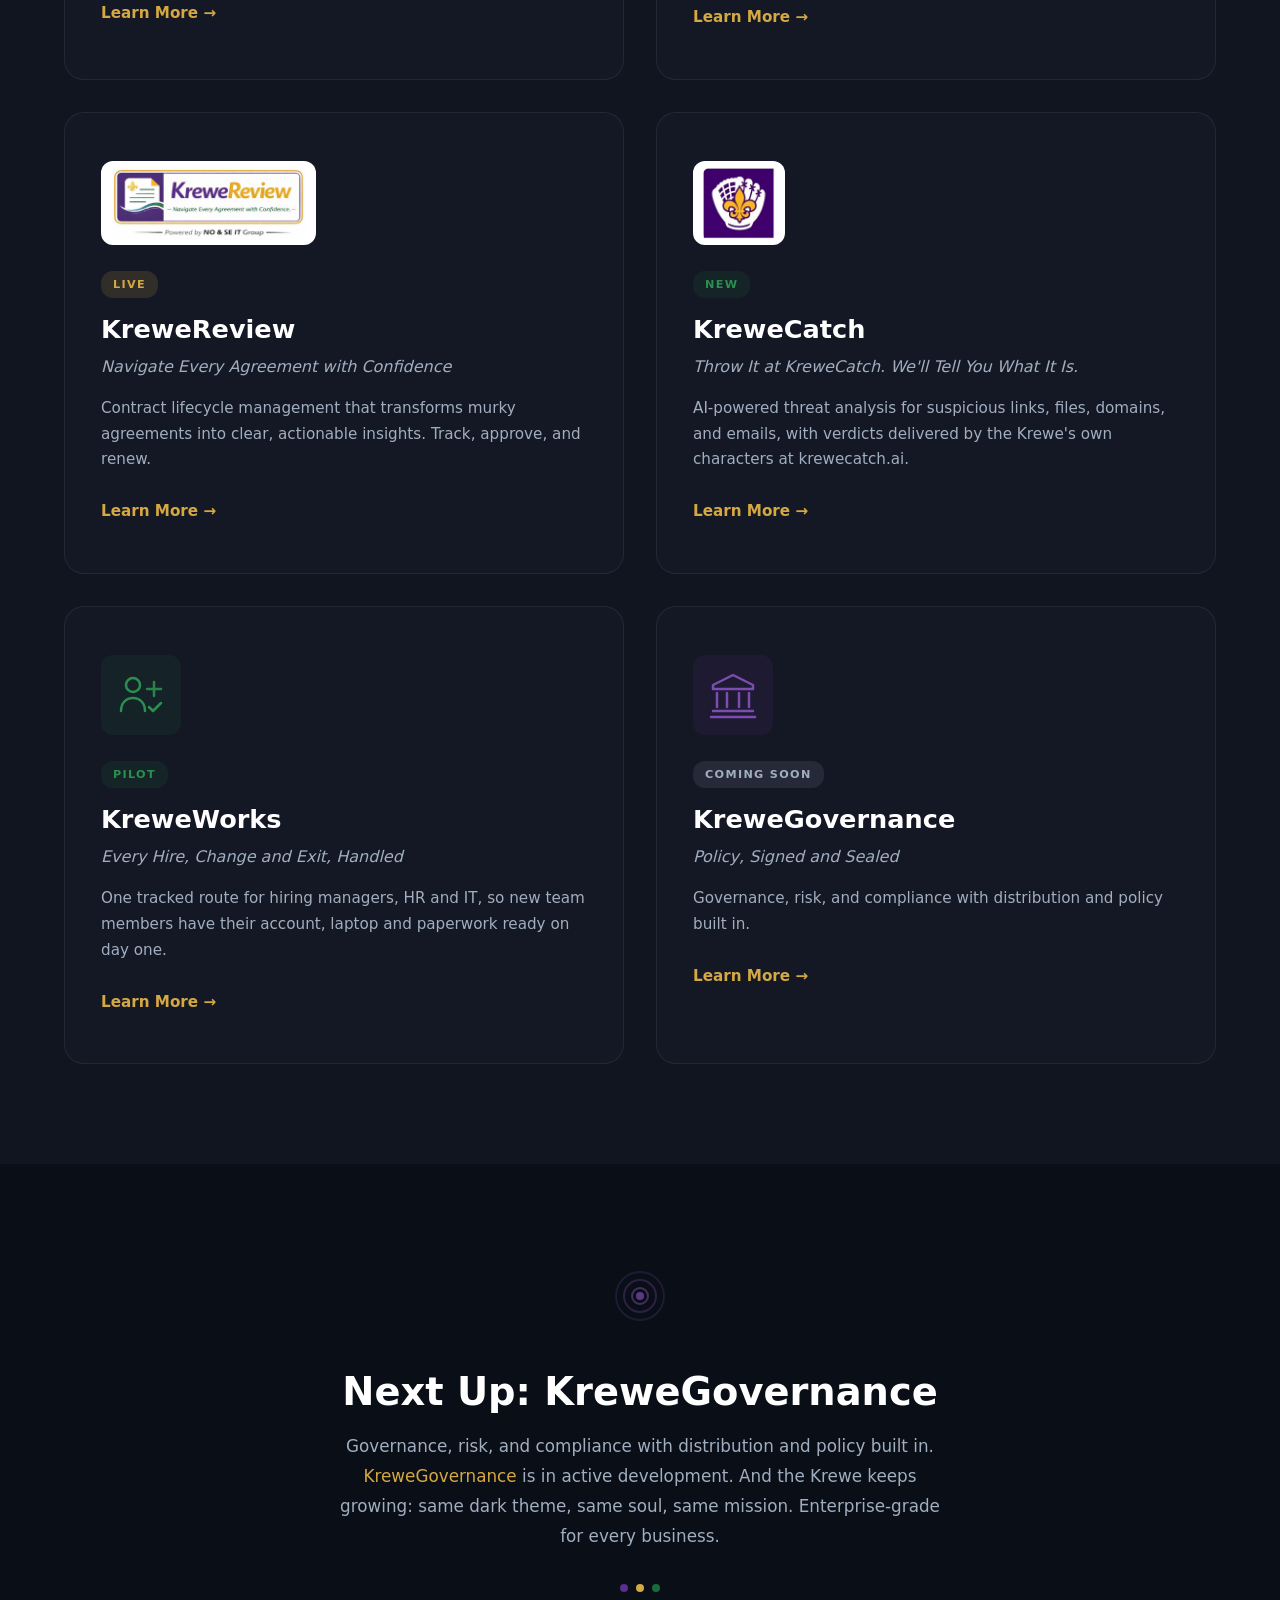
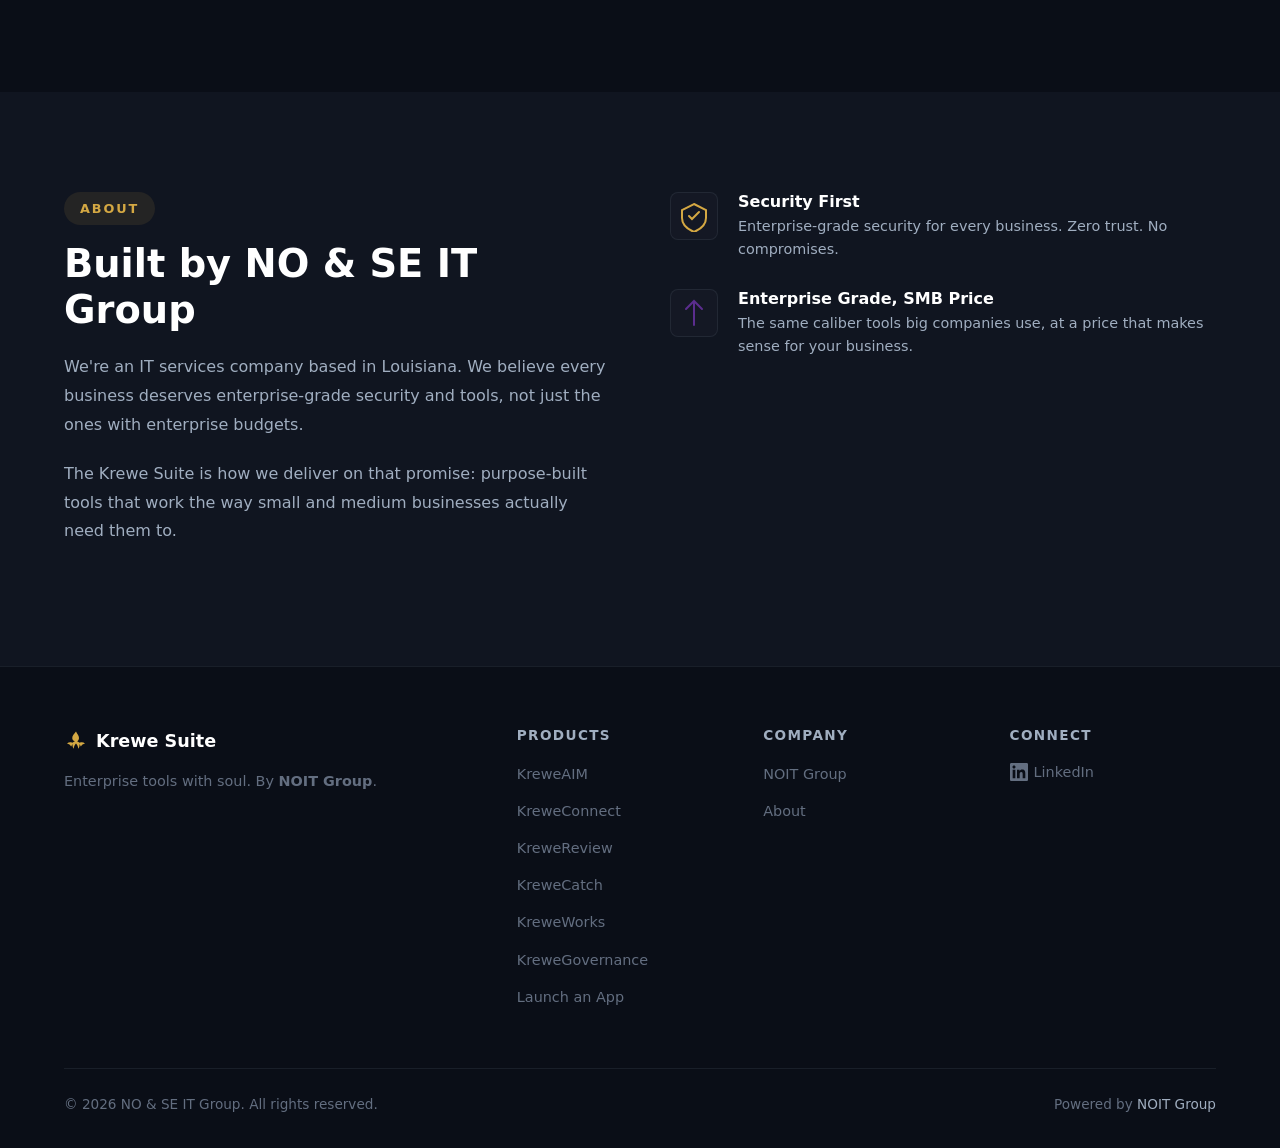
==== commit 49940936: "KreweAIM first on the suite overview and launcher Tammy: KreweAIM belongs at the top. Its card now l" ====
--- a/index.html
+++ b/index.html
@@ -74,6 +74,18 @@
                 <p class="section-subtitle">Each tool is purpose-built for a specific job, and they work even better together.</p>
             </div>
             <div class="products-grid">
+                <a href="/kreweaim/" class="product-card product-card--aim reveal">
+                    <div class="product-icon">
+                        <svg viewBox="0 0 32 32" width="40" height="40" aria-hidden="true">
+                            <path fill="currentColor" d="M16 2c1.5 3 4 5.5 4 8.5 0 2-1 3.5-2.5 4.5l3.5 2c2.5-1 5-0.5 7 1-2.5 0.5-4.5 2-5.5 4l-2-3.5c0.5 2 0 4.5-1.5 6.5 0-3-1.5-5.5-3-7-1.5 1.5-3 4-3 7-1.5-2-2-4.5-1.5-6.5l-2 3.5c-1-2-3-3.5-5.5-4 2-1.5 4.5-2 7-1l3.5-2C12 14 11 12.5 11 10.5 11 7.5 13.5 5 16 2z"/>
+                        </svg>
+                    </div>
+                    <div class="product-badge product-badge--new">Pilot</div>
+                    <h3>KreweAIM</h3>
+                    <p class="product-tagline">AI Mastery for Every Member</p>
+                    <p class="product-desc">A personal, evergreen AI program for every member, built on the tools you already license so your AI spend earns its keep.</p>
+                    <span class="product-link">Learn More →</span>
+                </a>
                 <a href="/kreweconnect/" class="product-card product-card--connect reveal">
                     <div class="product-logo">
                         <img src="images/kreweconnect-logo.png" alt="KreweConnect logo" loading="lazy">
@@ -117,18 +129,6 @@
                     <h3>KreweWorks</h3>
                     <p class="product-tagline">Every Hire, Change and Exit, Handled</p>
                     <p class="product-desc">One tracked route for hiring managers, HR and IT, so new team members have their account, laptop and paperwork ready on day one.</p>
-                    <span class="product-link">Learn More →</span>
-                </a>
-                <a href="/kreweaim/" class="product-card product-card--aim reveal">
-                    <div class="product-icon">
-                        <svg viewBox="0 0 32 32" width="40" height="40" aria-hidden="true">
-                            <path fill="currentColor" d="M16 2c1.5 3 4 5.5 4 8.5 0 2-1 3.5-2.5 4.5l3.5 2c2.5-1 5-0.5 7 1-2.5 0.5-4.5 2-5.5 4l-2-3.5c0.5 2 0 4.5-1.5 6.5 0-3-1.5-5.5-3-7-1.5 1.5-3 4-3 7-1.5-2-2-4.5-1.5-6.5l-2 3.5c-1-2-3-3.5-5.5-4 2-1.5 4.5-2 7-1l3.5-2C12 14 11 12.5 11 10.5 11 7.5 13.5 5 16 2z"/>
-                        </svg>
-                    </div>
-                    <div class="product-badge product-badge--new">Pilot</div>
-                    <h3>KreweAIM</h3>
-                    <p class="product-tagline">AI Mastery for Every Member</p>
-                    <p class="product-desc">A personal, evergreen AI program for every member, built on the tools you already license so your AI spend earns its keep.</p>
                     <span class="product-link">Learn More →</span>
                 </a>
                 <a href="/krewegovernance/" class="product-card product-card--governance reveal">
@@ -225,11 +225,11 @@
                 <div class="footer-links">
                     <h4>Products</h4>
                     <ul>
+                        <li><a href="/kreweaim/">KreweAIM</a></li>
                         <li><a href="/kreweconnect/">KreweConnect</a></li>
                         <li><a href="/krewereview/">KreweReview</a></li>
                         <li><a href="/krewecatch/">KreweCatch</a></li>
                         <li><a href="/kreweworks/">KreweWorks</a></li>
-                        <li><a href="/kreweaim/">KreweAIM</a></li>
                         <li><a href="/krewegovernance/">KreweGovernance</a></li>
                         <li><a href="/app/">Launch an App</a></li>
                     </ul>
